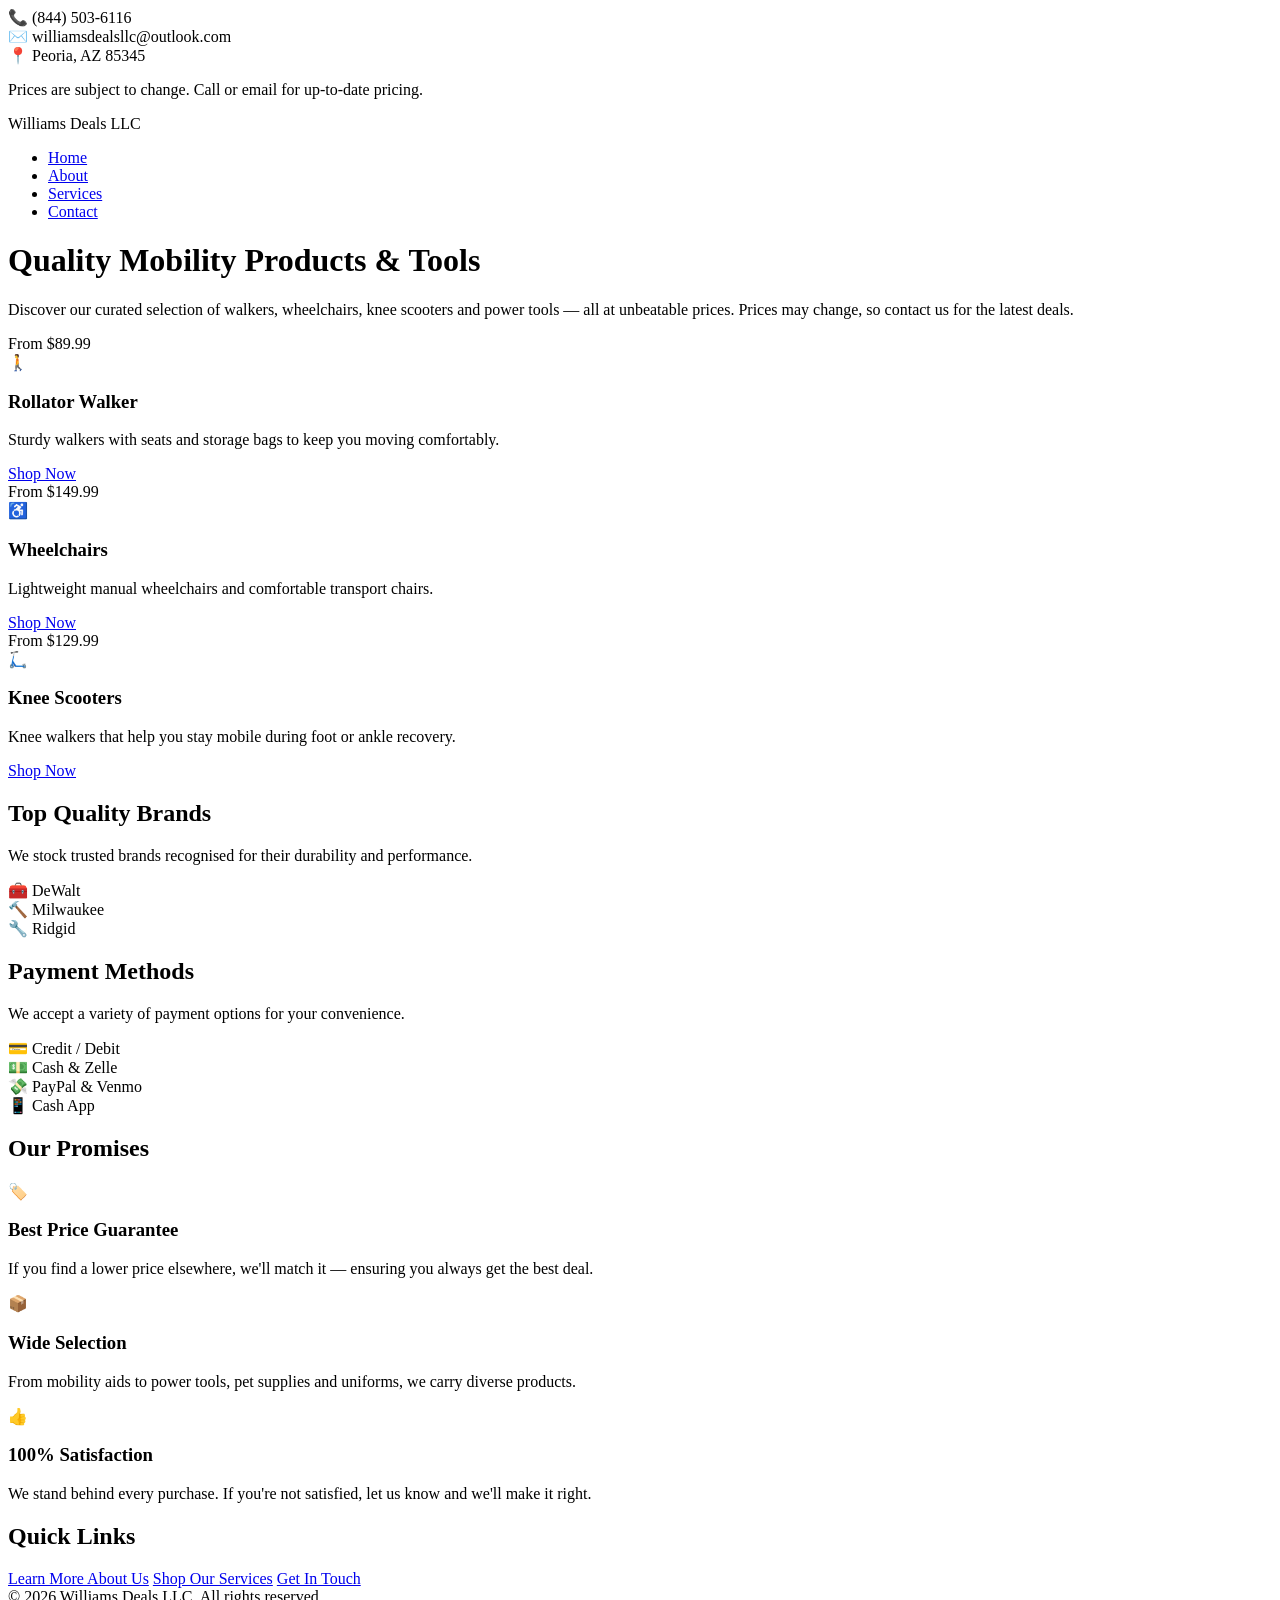
==== index.html @ a6676cb1 "Add files via upload" ====
<!DOCTYPE html>
<html lang="en">
  <head>
    <meta charset="UTF-8" />
    <meta name="viewport" content="width=device-width, initial-scale=1.0" />
    <title>Williams Deals LLC | Home</title>
    <meta name="description" content="Williams Deals LLC is your destination for discounted tools, mobility aids, pet supplies and uniforms. Enjoy unbeatable prices and free local pickup in Peoria, AZ." />
    <!-- Google Fonts -->
    <link href="https://fonts.googleapis.com/css2?family=Roboto:wght@300;400;700&display=swap" rel="stylesheet" />
    <!-- Font Awesome Icons -->
    <link rel="stylesheet" href="https://cdnjs.cloudflare.com/ajax/libs/font-awesome/6.5.0/css/all.min.css" integrity="sha512-WS35C3FjBj/0Wqft+o2PBjyxj4u+0AH7I8UAKpLkVhfrKuELF/HnHuwgtoRfArKAF6M+32Kvzl0xEAfdfyjKsw==" crossorigin="anonymous" referrerpolicy="no-referrer" />
    <!-- Custom Styles -->
    <link rel="stylesheet" href="css/styles.css" />
  </head>
  <body>
    <!-- Top contact bar -->
    <div class="top-bar">
      <div class="container">
        <div class="contact-item">📞 (844) 503-6116</div>
        <div class="contact-item">✉️ williamsdealsllc@outlook.com</div>
        <div class="contact-item">📍 Peoria, AZ 85345</div>
      </div>
    </div>
    <!-- Pricing notice bar -->
    <div class="notice-bar">
      <div class="container"><p>Prices are subject to change. Call or email for up‑to‑date pricing.</p></div>
    </div>
    <!-- Navigation -->
    <nav class="navbar">
      <div class="container">
        <div class="logo">Williams Deals LLC</div>
        <ul class="nav-links">
          <li><a href="index.html" class="active">Home</a></li>
          <li><a href="about.html">About</a></li>
          <li><a href="services.html">Services</a></li>
          <li><a href="contact.html">Contact</a></li>
        </ul>
      </div>
    </nav>
    <!-- Hero Section -->
    <header class="hero">
      <h1>Quality Mobility Products &amp; Tools</h1>
      <p>Discover our curated selection of walkers, wheelchairs, knee scooters and power tools — all at unbeatable prices. Prices may change, so contact us for the latest deals.</p>
      <div class="product-cards">
        <!-- Walker card -->
        <div class="product-card">
          <div class="price">From $89.99</div>
          <!-- Use a widely supported walking icon for clarity -->
          <span class="icon-large">🚶</span>
          <h3>Rollator Walker</h3>
          <p>Sturdy walkers with seats and storage bags to keep you moving comfortably.</p>
          <a href="services.html#mobility" class="btn">Shop Now</a>
        </div>
        <!-- Wheelchair card -->
        <div class="product-card">
          <div class="price">From $149.99</div>
          <span class="icon-large">♿</span>
          <h3>Wheelchairs</h3>
          <p>Lightweight manual wheelchairs and comfortable transport chairs.</p>
          <a href="services.html#mobility" class="btn">Shop Now</a>
        </div>
        <!-- Knee scooter card -->
        <div class="product-card">
          <div class="price">From $129.99</div>
          <!-- Use a scooter emoji to represent knee scooters -->
          <span class="icon-large">🛴</span>
          <h3>Knee Scooters</h3>
          <p>Knee walkers that help you stay mobile during foot or ankle recovery.</p>
          <a href="services.html#mobility" class="btn">Shop Now</a>
        </div>
      </div>
    </header>
    <!-- Brands Section -->
    <section class="brands">
      <h2>Top Quality Brands</h2>
      <p>We stock trusted brands recognised for their durability and performance.</p>
      <div class="brand-icons">
        <div class="brand-icon">
          <span class="icon-large">🧰</span>
          <span>DeWalt</span>
        </div>
        <div class="brand-icon">
          <span class="icon-large">🔨</span>
          <span>Milwaukee</span>
        </div>
        <div class="brand-icon">
          <span class="icon-large">🔧</span>
          <span>Ridgid</span>
        </div>
      </div>
    </section>
    <!-- Payment Methods Section -->
    <section class="payments">
      <h2>Payment Methods</h2>
      <p>We accept a variety of payment options for your convenience.</p>
      <div class="payment-icons">
        <div class="payment-icon">
          <span class="icon-large">💳</span>
          <span>Credit / Debit</span>
        </div>
        <div class="payment-icon">
          <span class="icon-large">💵</span>
          <span>Cash &amp; Zelle</span>
        </div>
        <div class="payment-icon">
          <span class="icon-large">💸</span>
          <span>PayPal &amp; Venmo</span>
        </div>
        <div class="payment-icon">
          <span class="icon-large">📱</span>
          <span>Cash App</span>
        </div>
      </div>
    </section>
    <!-- Guarantee Section -->
    <section class="guarantee">
      <h2>Our Promises</h2>
      <div class="guarantee-items">
        <div class="guarantee-item">
          <span class="icon-large">🏷️</span>
          <h3>Best Price Guarantee</h3>
          <p>If you find a lower price elsewhere, we'll match it — ensuring you always get the best deal.</p>
        </div>
        <div class="guarantee-item">
          <span class="icon-large">📦</span>
          <h3>Wide Selection</h3>
          <p>From mobility aids to power tools, pet supplies and uniforms, we carry diverse products.</p>
        </div>
        <div class="guarantee-item">
          <span class="icon-large">👍</span>
          <h3>100% Satisfaction</h3>
          <p>We stand behind every purchase. If you're not satisfied, let us know and we'll make it right.</p>
        </div>
      </div>
    </section>
    <!-- Quick Links Section -->
    <section class="quick-links">
      <h2>Quick Links</h2>
      <div class="link-grid">
        <a href="about.html">Learn More About Us</a>
        <a href="services.html">Shop Our Services</a>
        <a href="contact.html">Get In Touch</a>
      </div>
    </section>
    <!-- Footer -->
    <footer>
      <div class="container">
        <div>&copy; 2026 Williams Deals LLC. All rights reserved.</div>
        <div>Peoria, AZ 85345 · (844) 503‑6116 · <a href="mailto:williamsdealsllc@outlook.com">williamsdealsllc@outlook.com</a></div>
      </div>
    </footer>
  </body>
</html>
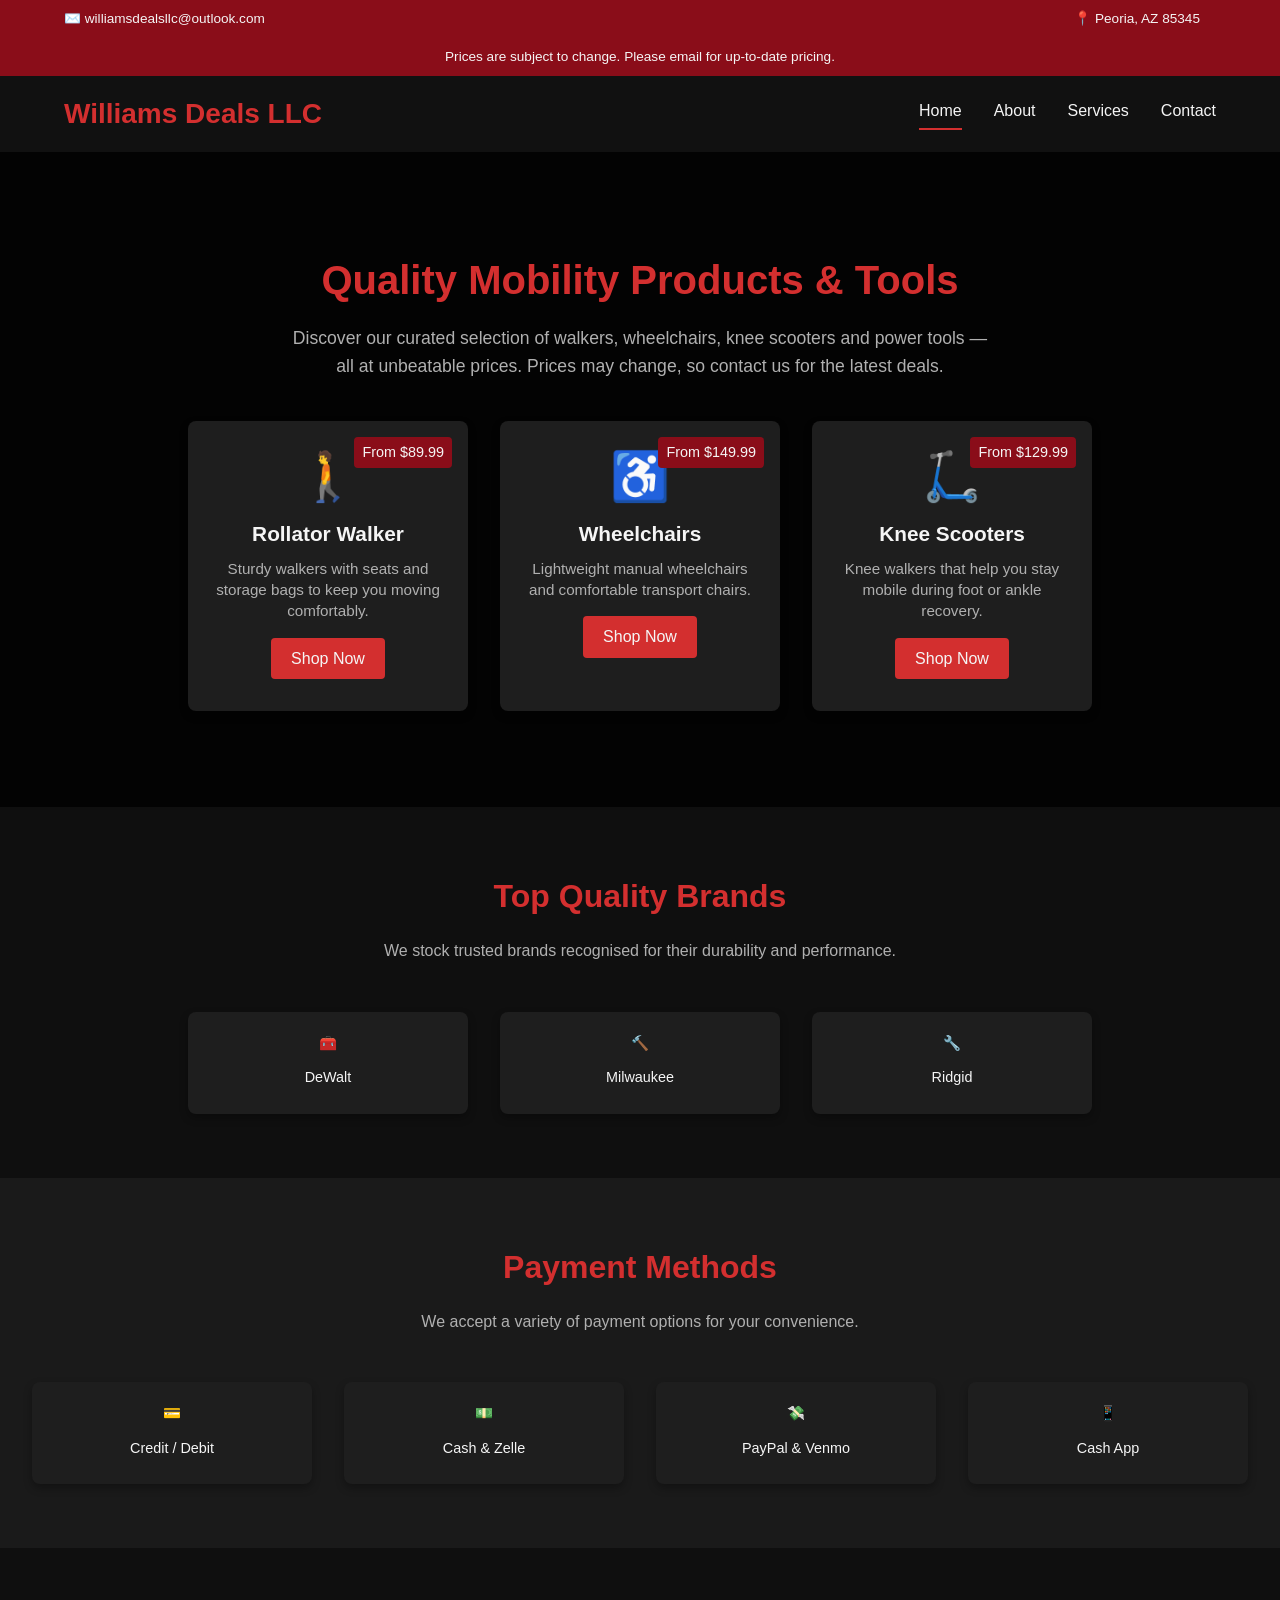
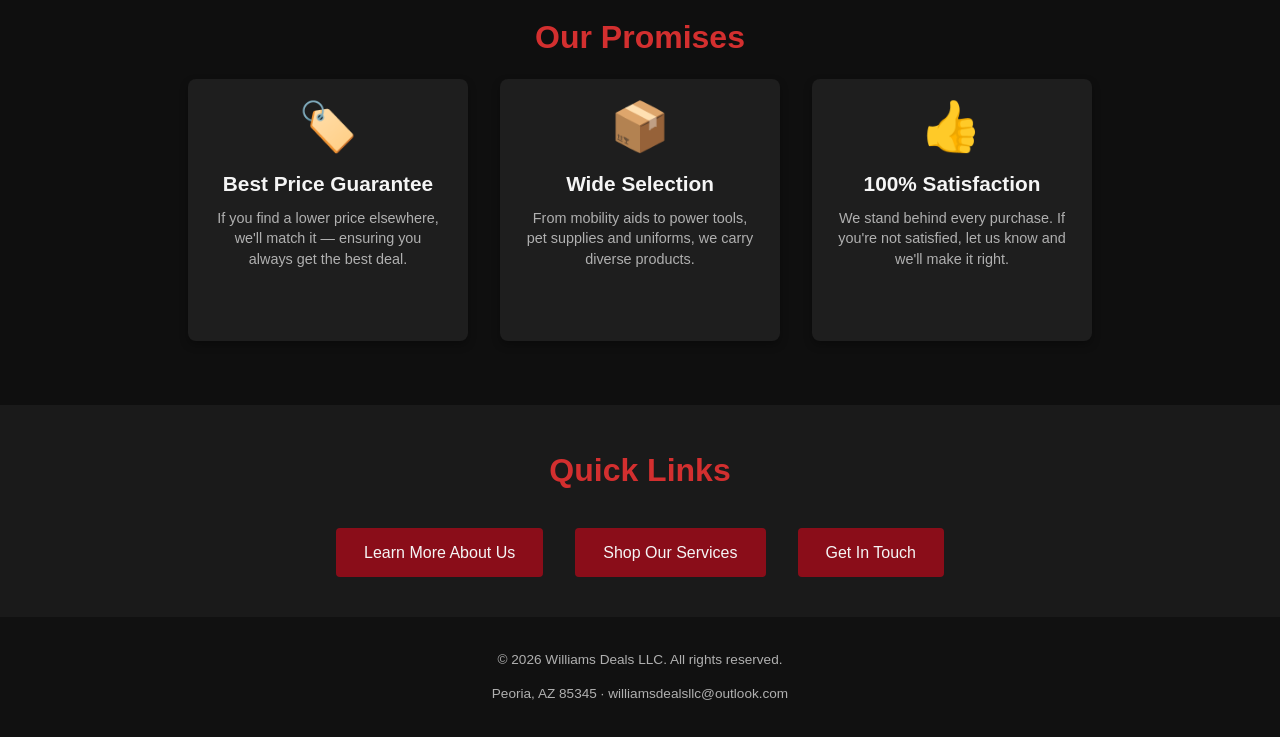
==== commit 06249e06: "Remove Pet Supplies and Uniforms categories and phone number across site" ====
--- a/index.html
+++ b/index.html
@@ -4,7 +4,7 @@
     <meta charset="UTF-8" />
     <meta name="viewport" content="width=device-width, initial-scale=1.0" />
     <title>Williams Deals LLC | Home</title>
-    <meta name="description" content="Williams Deals LLC is your destination for discounted tools, mobility aids, pet supplies and uniforms. Enjoy unbeatable prices and free local pickup in Peoria, AZ." />
+    <meta name="description" content="Williams Deals LLC is your destination for discounted tools and mobility aids. Enjoy unbeatable prices and free local pickup in Peoria, AZ." />
     <!-- Google Fonts -->
     <link href="https://fonts.googleapis.com/css2?family=Roboto:wght@300;400;700&display=swap" rel="stylesheet" />
     <!-- Font Awesome Icons -->
@@ -16,14 +16,13 @@
     <!-- Top contact bar -->
     <div class="top-bar">
       <div class="container">
-        <div class="contact-item">📞 (844) 503-6116</div>
         <div class="contact-item">✉️ williamsdealsllc@outlook.com</div>
         <div class="contact-item">📍 Peoria, AZ 85345</div>
       </div>
     </div>
     <!-- Pricing notice bar -->
     <div class="notice-bar">
-      <div class="container"><p>Prices are subject to change. Call or email for up‑to‑date pricing.</p></div>
+      <div class="container"><p>Prices are subject to change. Please email for up‑to‑date pricing.</p></div>
     </div>
     <!-- Navigation -->
     <nav class="navbar">
@@ -146,7 +145,7 @@
     <footer>
       <div class="container">
         <div>&copy; 2026 Williams Deals LLC. All rights reserved.</div>
-        <div>Peoria, AZ 85345 · (844) 503‑6116 · <a href="mailto:williamsdealsllc@outlook.com">williamsdealsllc@outlook.com</a></div>
+        <div>Peoria, AZ 85345 · <a href="mailto:williamsdealsllc@outlook.com">williamsdealsllc@outlook.com</a></div>
       </div>
     </footer>
   </body>
--- a/css/styles.css
+++ b/css/styles.css
@@ -0,0 +1,133 @@
+/* Williams Deals LLC Redesigned Dark Theme CSS */
+
+/* Colour variables */
+:root { --bg-color: #0a0a0a; --primary: #8a0d19; --accent: #d32f2f; --text-light: #f5f5f5; --text-muted: #b0b0b0; }
+
+/* Reset and base styles */
+* { box-sizing: border-box; margin: 0; padding: 0; }
+html, body { height: 100%; }
+body { font-family: 'Roboto', sans-serif; line-height: 1.6; background: var(--bg-color); color: var(--text-light); }
+a { color: var(--accent); text-decoration: none; transition: color 0.3s; }
+a:hover { color: var(--primary); }
+
+/* Containers */
+.container { width: 90%; max-width: 1200px; margin: 0 auto; }
+
+/* Top bars */
+.top-bar, .notice-bar { background: var(--primary); color: var(--text-light); font-size: 0.85rem; padding: 0.5rem 0; }
+.top-bar .container, .notice-bar .container { display: flex; flex-wrap: wrap; justify-content: space-between; align-items: center; }
+.top-bar .contact-item { display: flex; align-items: center; gap: 0.25rem; margin-right: 1rem; }
+.top-bar .contact-item i { color: var(--text-light); }
+.notice-bar p { width: 100%; text-align: center; }
+
+/* Navigation */
+.navbar { background: #111; color: var(--text-light); padding: 1rem 0; position: sticky; top: 0; z-index: 999; }
+.navbar .container { display: flex; justify-content: space-between; align-items: center; }
+.logo { font-size: 1.75rem; font-weight: 700; color: var(--accent); }
+.nav-links { list-style: none; display: flex; gap: 2rem; }
+.nav-links a { color: var(--text-light); position: relative; font-weight: 500; }
+.nav-links a::after { content: ''; display: block; height: 2px; background: var(--accent); width: 0; transition: width 0.3s; margin-top: 4px; }
+.nav-links a:hover::after, .nav-links a.active::after { width: 100%; }
+
+/* Hero */
+.hero {
+  /* Add a background image using the provided site screenshot with a dark overlay */
+  /* Slightly darken the overlay so the white text remains readable */
+  background: linear-gradient(rgba(0, 0, 0, 0.7), rgba(0, 0, 0, 0.7)), url('../images/screenshot.jpg');
+  background-size: cover;
+  background-position: center;
+  background-repeat: no-repeat;
+  padding: 6rem 0;
+  text-align: center;
+}
+.hero h1 { font-size: 2.5rem; margin-bottom: 0.75rem; color: var(--accent); }
+.hero p { max-width: 700px; margin: 0 auto 2rem; color: var(--text-muted); font-size: 1.1rem; }
+.product-cards { display: flex; flex-wrap: wrap; justify-content: center; gap: 2rem; margin-top: 2.5rem; }
+.product-card { background: #1e1e1e; border-radius: 8px; padding: 2rem 1.5rem; width: 280px; position: relative; box-shadow: 0 4px 8px rgba(0,0,0,0.3); display: flex; flex-direction: column; align-items: center; text-align: center; }
+.product-card i { font-size: 3rem; color: var(--accent); margin-bottom: 1rem; }
+/* Utility class for large emojis used as illustrative icons */
+.icon-large {
+  font-size: 3rem;
+  margin-bottom: 1rem;
+  display: inline-block;
+  line-height: 1;
+}
+.product-card h3 { font-size: 1.3rem; margin-bottom: 0.5rem; color: var(--text-light); }
+.product-card .price { background: var(--primary); color: var(--text-light); padding: 0.25rem 0.5rem; border-radius: 4px; position: absolute; top: 1rem; right: 1rem; font-size: 0.9rem; font-weight: 500; }
+.product-card p { color: var(--text-muted); font-size: 0.95rem; margin-bottom: 1rem; line-height: 1.4; }
+.product-card .btn { display: inline-block; background: var(--accent); color: var(--text-light); padding: 0.5rem 1.25rem; border-radius: 4px; font-weight: 500; transition: background 0.3s; }
+.product-card .btn:hover { background: var(--primary); }
+
+/* Sections backgrounds */
+.brands, .guarantee, .services-section, .about-section, .payments { padding: 4rem 0; text-align: center; }
+.brands { background: #0f0f0f; }
+.payments { background: #1a1a1a; }
+.guarantee { background: #0f0f0f; }
+.services-section { background: #0f0f0f; }
+.about-section { background: #0f0f0f; }
+
+/* Section headings and text */
+.brands h2, .payments h2, .guarantee h2, .services-section h2, .about-section h2 { font-size: 2rem; margin-bottom: 1rem; color: var(--accent); }
+.brands p, .payments p, .guarantee p, .services-section p, .about-section p { color: var(--text-muted); max-width: 700px; margin: 0 auto 3rem; }
+
+/* Grids */
+.brand-icons, .payment-icons, .guarantee-items, .services-grid { display: flex; flex-wrap: wrap; justify-content: center; gap: 2rem; }
+.brand-icon, .payment-icon, .guarantee-item, .service-card { background: #1e1e1e; color: var(--text-light); border-radius: 8px; padding: 1.5rem; box-shadow: 0 4px 8px rgba(0,0,0,0.3); width: 280px; display: flex; flex-direction: column; align-items: center; text-align: center; }
+.brand-icon i, .payment-icon i, .guarantee-item i, .service-card i { font-size: 2.5rem; color: var(--accent); margin-bottom: 1rem; }
+.brand-icon span, .payment-icon span { font-size: 0.9rem; }
+.guarantee-item h3, .service-card h3 { font-size: 1.3rem; margin-bottom: 0.5rem; color: var(--text-light); }
+.guarantee-item p, .service-card p { font-size: 0.9rem; color: var(--text-muted); line-height: 1.4; }
+
+/* Quick links */
+.quick-links { background: #1a1a1a; padding: 2.5rem 0; text-align: center; }
+.quick-links h2 { font-size: 2rem; margin-bottom: 1rem; color: var(--accent); }
+.link-grid { display: flex; flex-wrap: wrap; justify-content: center; gap: 2rem; margin-top: 2rem; }
+.link-grid a { background: var(--primary); color: var(--text-light); padding: 0.75rem 1.75rem; border-radius: 4px; font-weight: 500; transition: background 0.3s; }
+.link-grid a:hover { background: var(--accent); }
+
+/* Page header */
+.page-header { background: #131313; padding: 4rem 0; text-align: center; color: var(--text-light); }
+.page-header h1 { font-size: 2.5rem; margin-bottom: 1rem; color: var(--accent); }
+.page-header p { max-width: 700px; margin: 0 auto; color: var(--text-muted); }
+
+/* Values list */
+.values-list { list-style: none; max-width: 700px; margin: 0 auto; text-align: left; color: var(--text-light); }
+.values-list li { margin-bottom: 1rem; padding-left: 1.5rem; position: relative; }
+.values-list li::before {
+  /* Use a native check emoji instead of Font Awesome to avoid external dependencies */
+  content: '✔️';
+  color: var(--accent);
+  position: absolute;
+  left: 0;
+  top: 0;
+}
+
+/* Contact section */
+.contact-section { background: #0f0f0f; padding: 4rem 0; display: flex; flex-wrap: wrap; justify-content: center; gap: 3rem; }
+.contact-info { flex: 1 1 300px; max-width: 450px; }
+.contact-info h2 { font-size: 2rem; margin-bottom: 1rem; color: var(--accent); }
+.info-item { display: flex; align-items: center; margin-bottom: 1rem; color: var(--text-muted); font-size: 0.95rem; }
+.info-item i { margin-right: 0.5rem; color: var(--accent); font-size: 1.25rem; }
+.contact-form-container { flex: 1 1 300px; max-width: 450px; }
+.contact-form-container h2 { font-size: 2rem; margin-bottom: 1rem; color: var(--accent); text-align: center; }
+.contact-form { background: #131313; padding: 2rem; border-radius: 8px; box-shadow: 0 4px 8px rgba(0,0,0,0.3); display: flex; flex-direction: column; gap: 1rem; }
+.contact-form .form-group { display: flex; flex-direction: column; }
+.contact-form label { margin-bottom: 0.5rem; color: var(--text-muted); font-size: 0.95rem; }
+.contact-form input, .contact-form textarea { padding: 0.75rem; border: 1px solid #333; border-radius: 4px; background: #0f0f0f; color: var(--text-light); font-size: 1rem; }
+.contact-form input:focus, .contact-form textarea:focus { outline: none; border-color: var(--accent); box-shadow: 0 0 0 2px rgba(211,47,47,0.5); }
+.contact-form button { align-self: flex-start; background: var(--accent); color: var(--text-light); border: none; padding: 0.75rem 1.5rem; border-radius: 4px; font-weight: 500; cursor: pointer; transition: background 0.3s; }
+.contact-form button:hover { background: var(--primary); }
+
+/* Footer */
+footer { background: #111; color: var(--text-muted); text-align: center; padding: 2rem 0; font-size: 0.85rem; }
+footer .container { display: flex; flex-direction: column; gap: 0.75rem; align-items: center; }
+footer a { color: var(--text-muted); }
+footer a:hover { color: var(--accent); }
+
+/* Responsive */
+@media(max-width:768px) {
+  .nav-links { gap: 1rem; }
+  .product-card, .guarantee-item, .service-card { width: 100%; }
+  .contact-section { flex-direction: column; align-items: center; }
+  .contact-info, .contact-form-container { max-width: 100%; }
+}
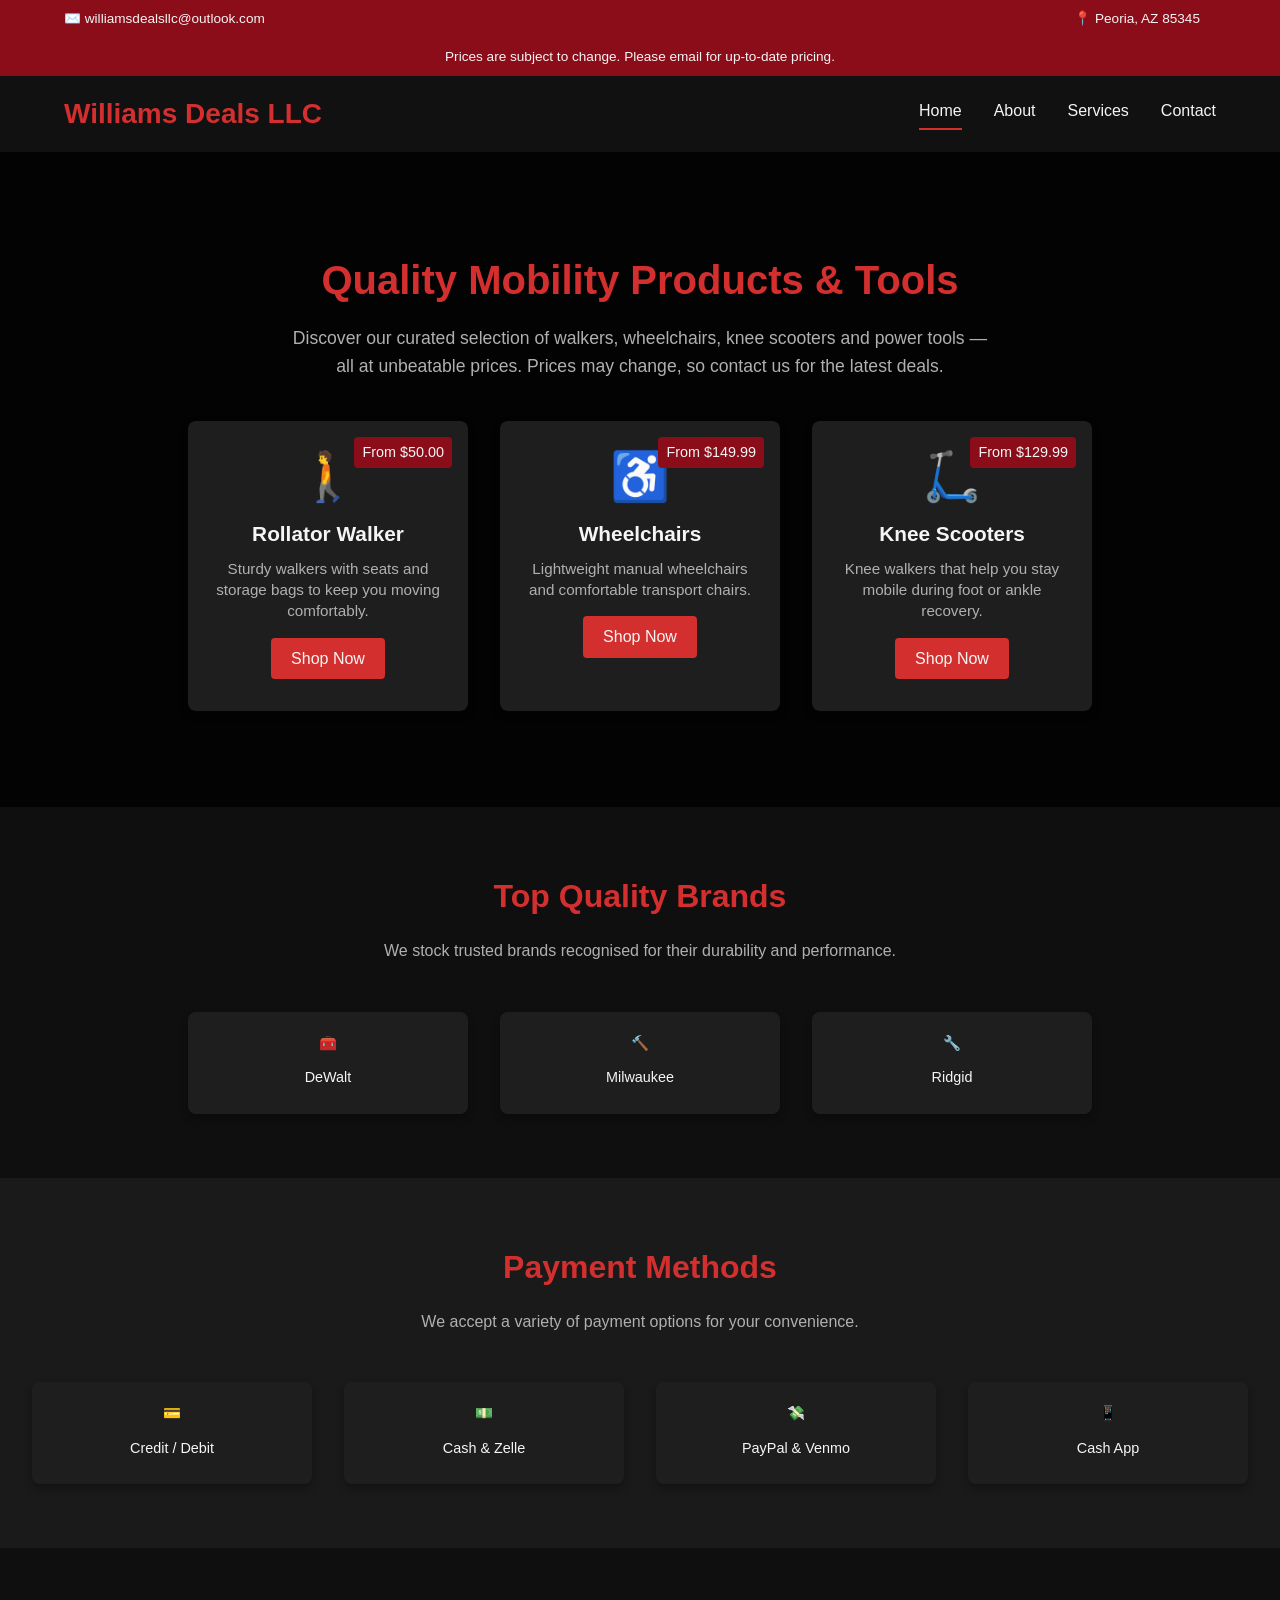
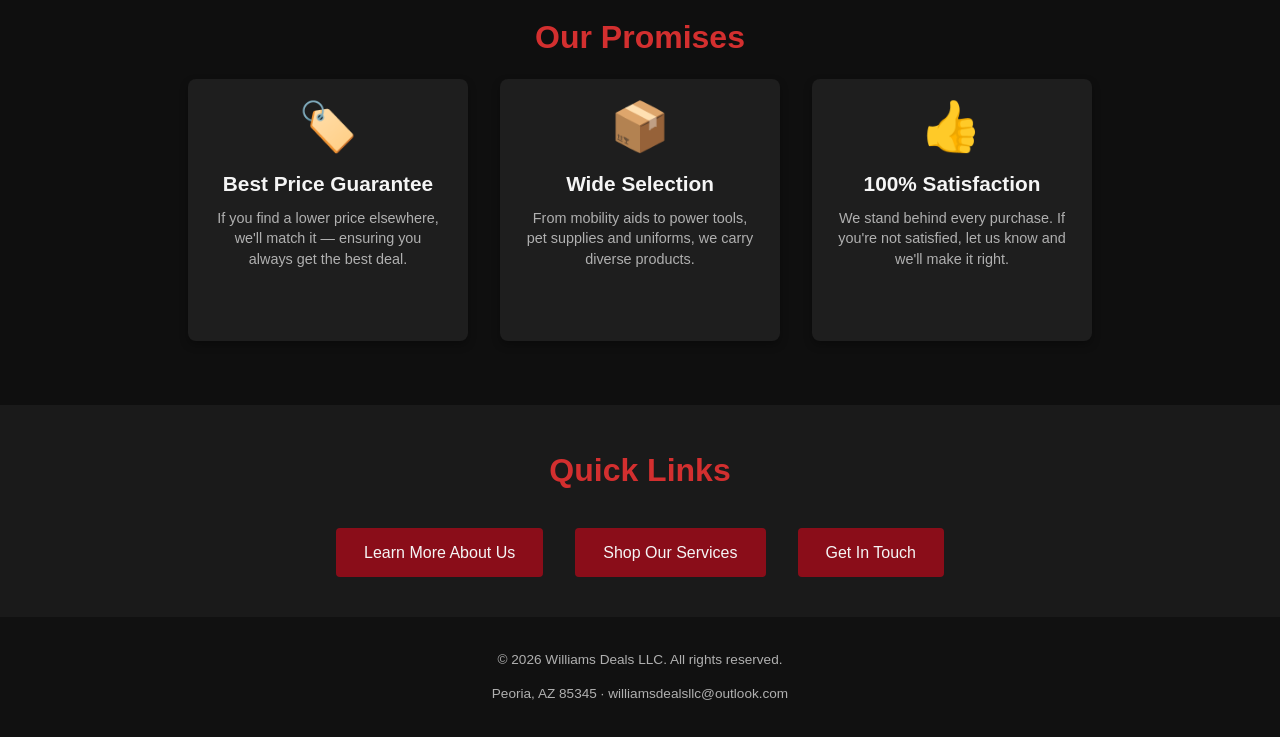
==== commit e6bd6f59: "Update Rollator Walker pricing to $50.00" ====
--- a/index.html
+++ b/index.html
@@ -43,7 +43,7 @@
       <div class="product-cards">
         <!-- Walker card -->
         <div class="product-card">
-          <div class="price">From $89.99</div>
+          <div class="price">From $50.00</div>
           <!-- Use a widely supported walking icon for clarity -->
           <span class="icon-large">🚶</span>
           <h3>Rollator Walker</h3>
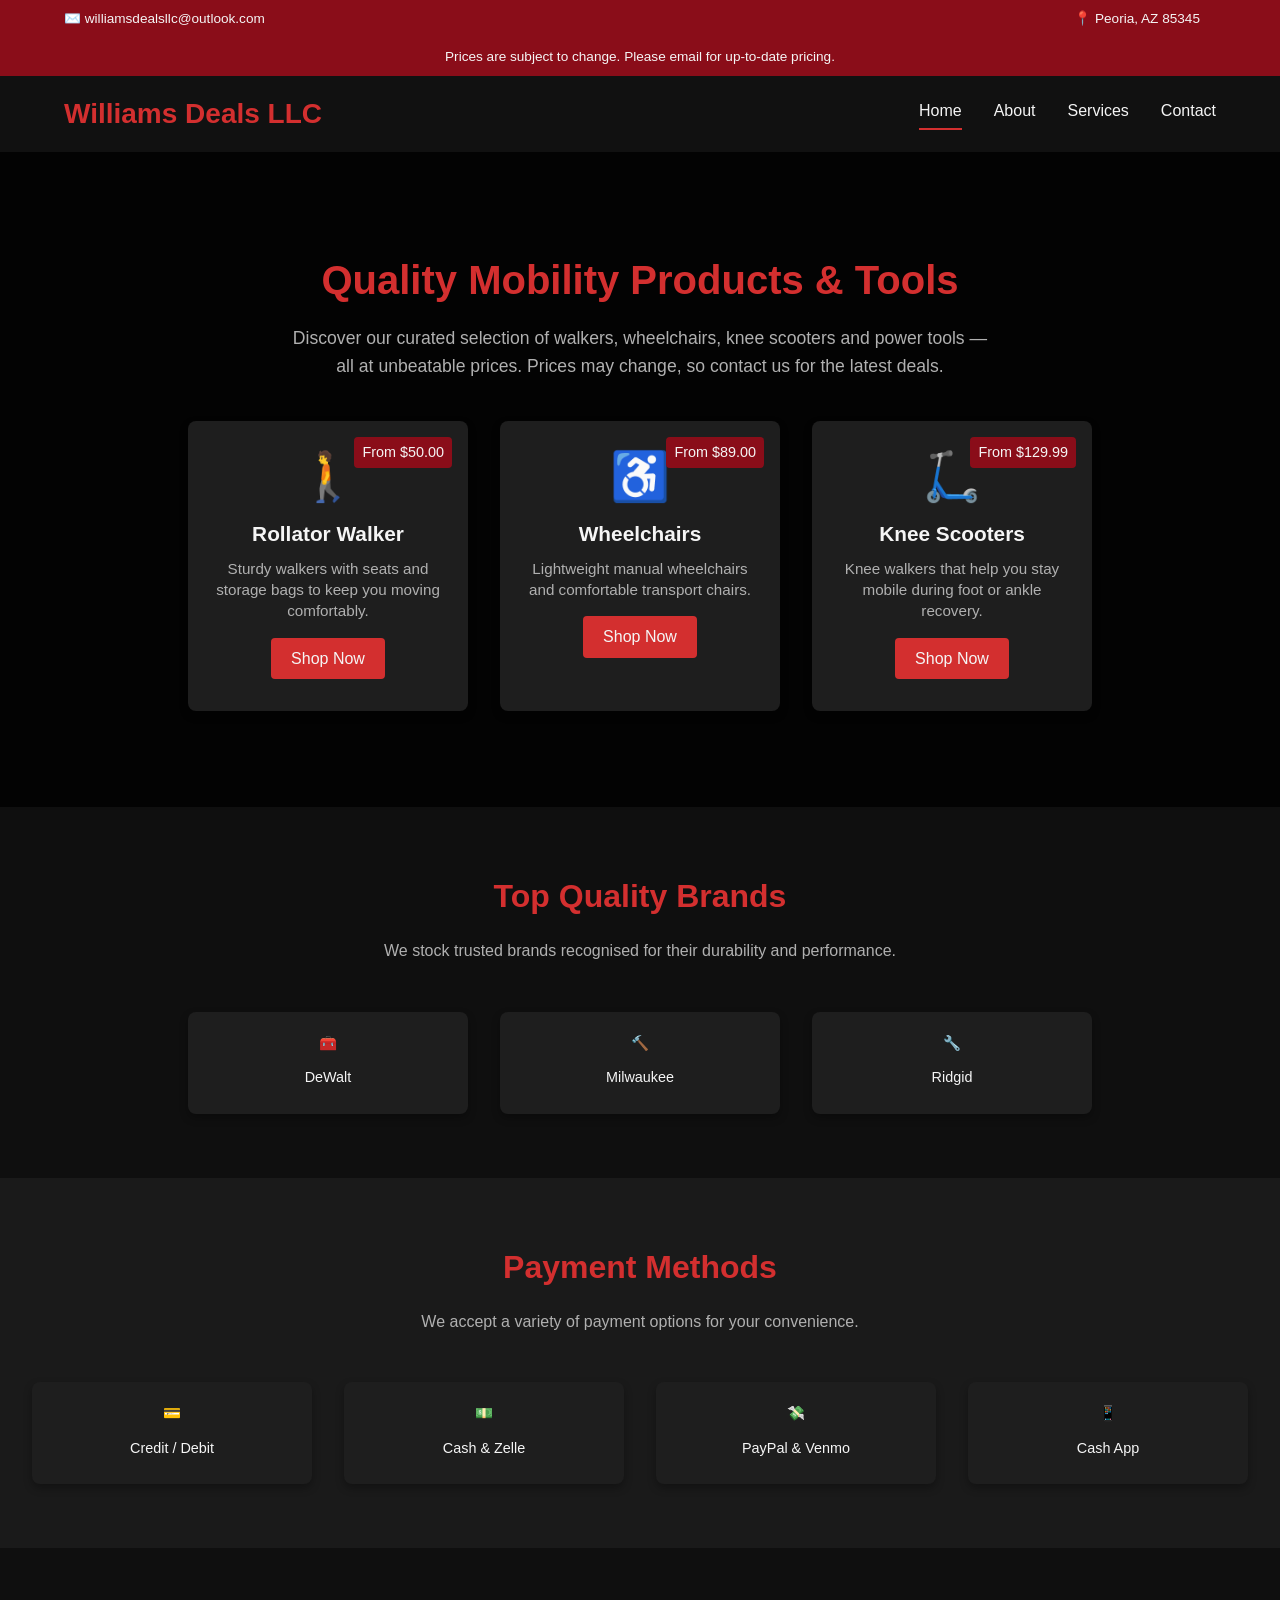
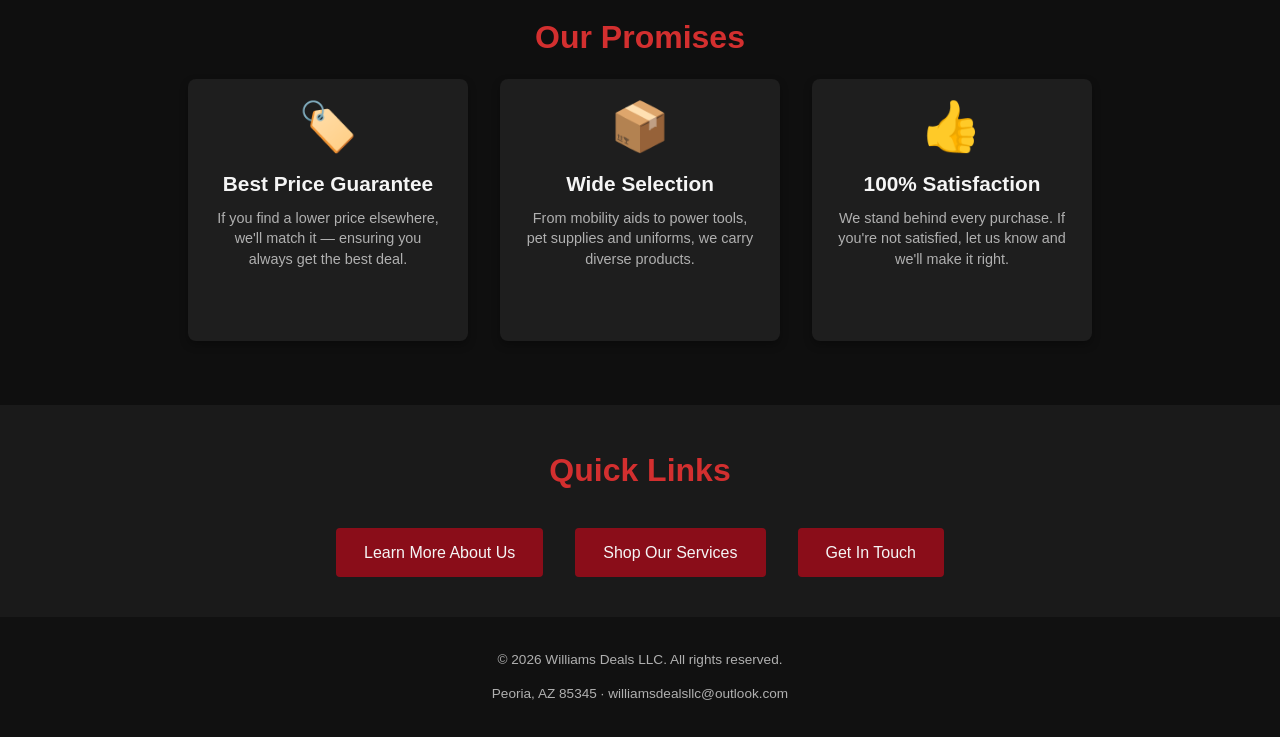
==== commit b03eadb4: "Update Wheelchair pricing to $89.00" ====
--- a/index.html
+++ b/index.html
@@ -52,7 +52,7 @@
         </div>
         <!-- Wheelchair card -->
         <div class="product-card">
-          <div class="price">From $149.99</div>
+          <div class="price">From $89.00</div>
           <span class="icon-large">♿</span>
           <h3>Wheelchairs</h3>
           <p>Lightweight manual wheelchairs and comfortable transport chairs.</p>
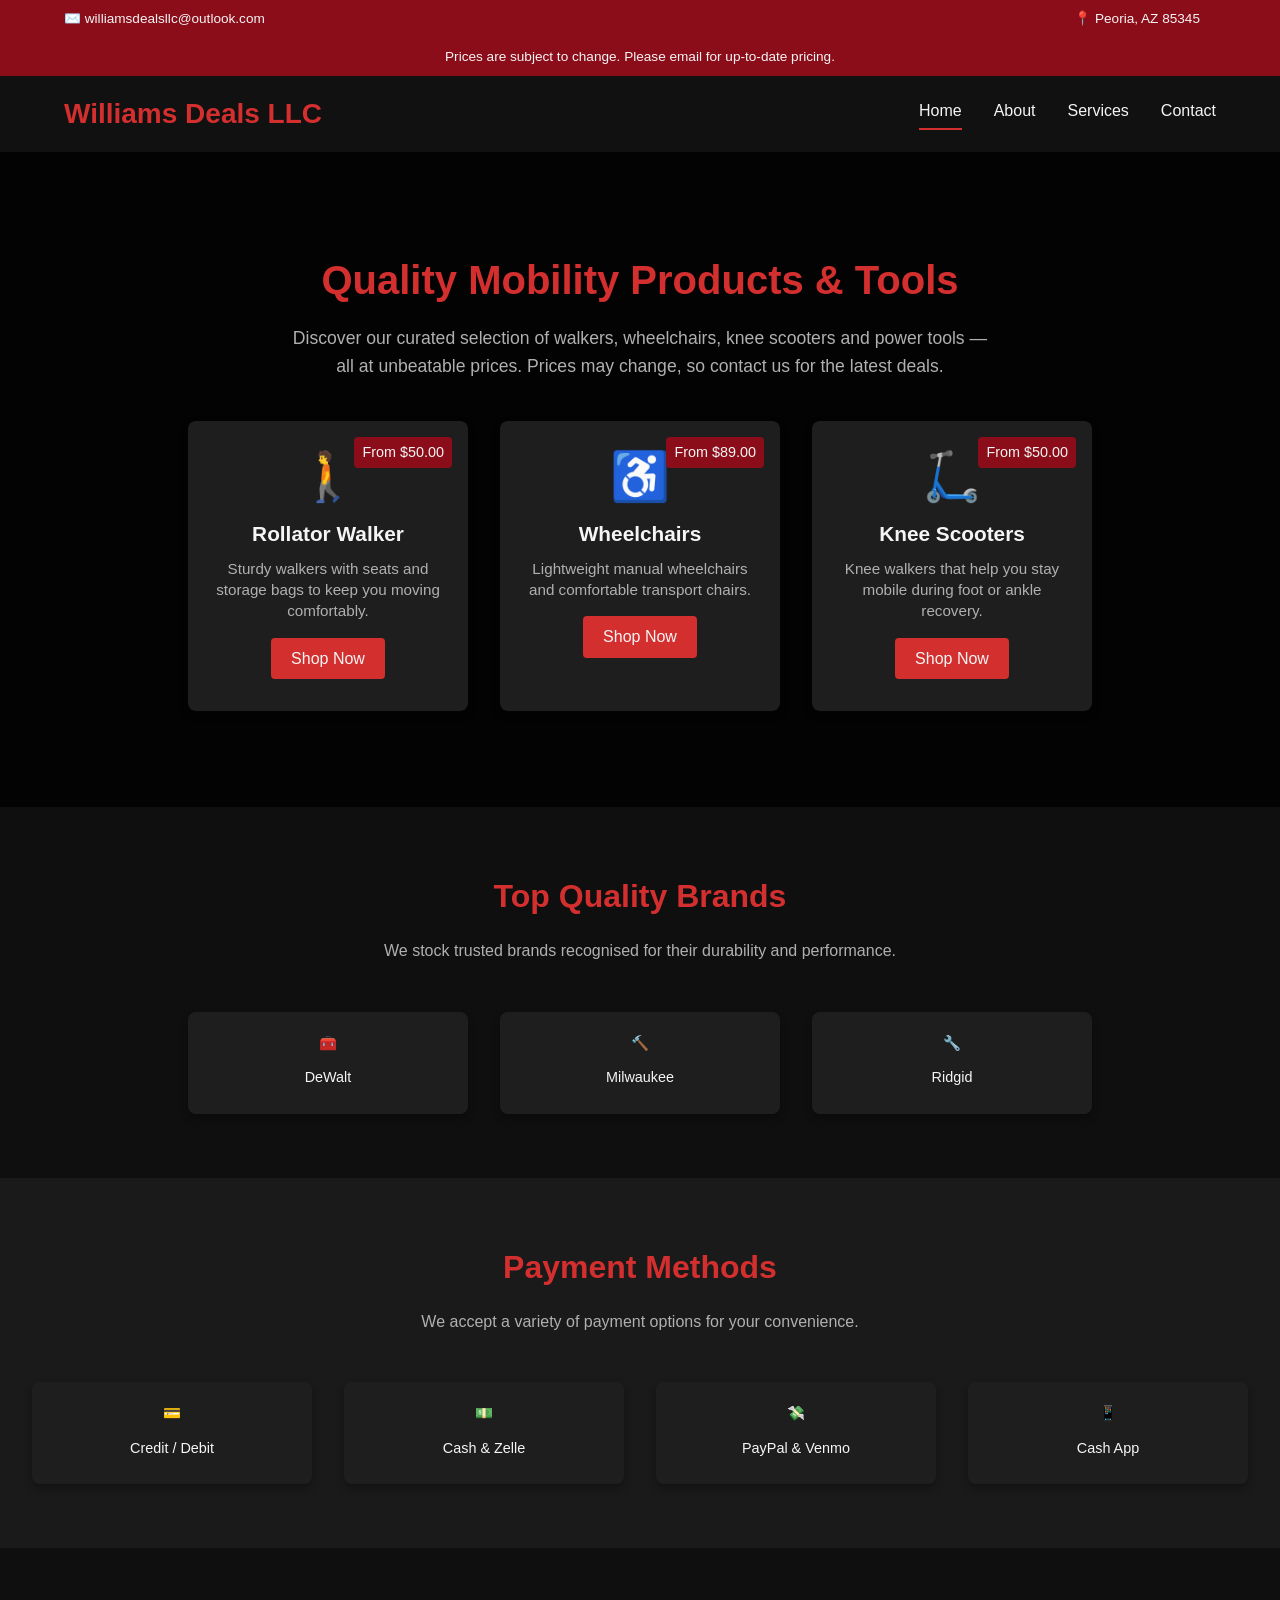
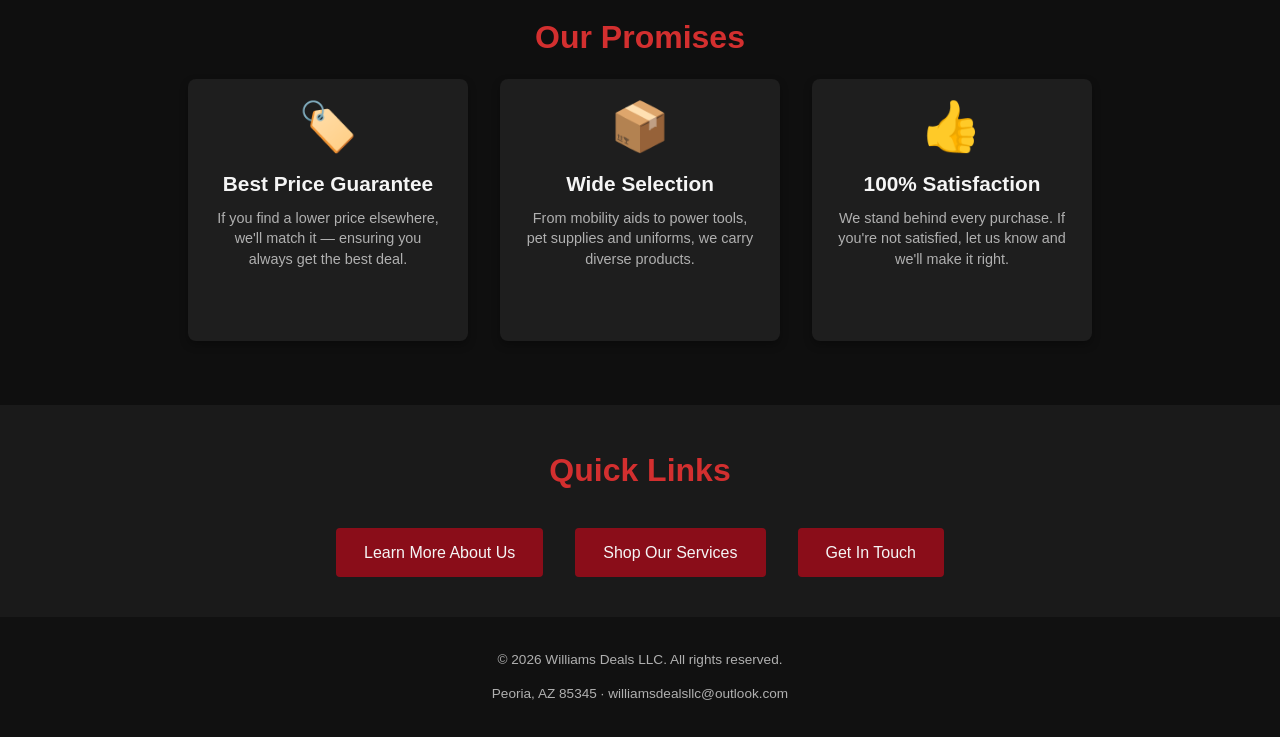
==== commit 094b891e: "Update knee scooter pricing to $50.00" ====
--- a/index.html
+++ b/index.html
@@ -60,7 +60,7 @@
         </div>
         <!-- Knee scooter card -->
         <div class="product-card">
-          <div class="price">From $129.99</div>
+          <div class="price">From $50.00</div>
           <!-- Use a scooter emoji to represent knee scooters -->
           <span class="icon-large">🛴</span>
           <h3>Knee Scooters</h3>
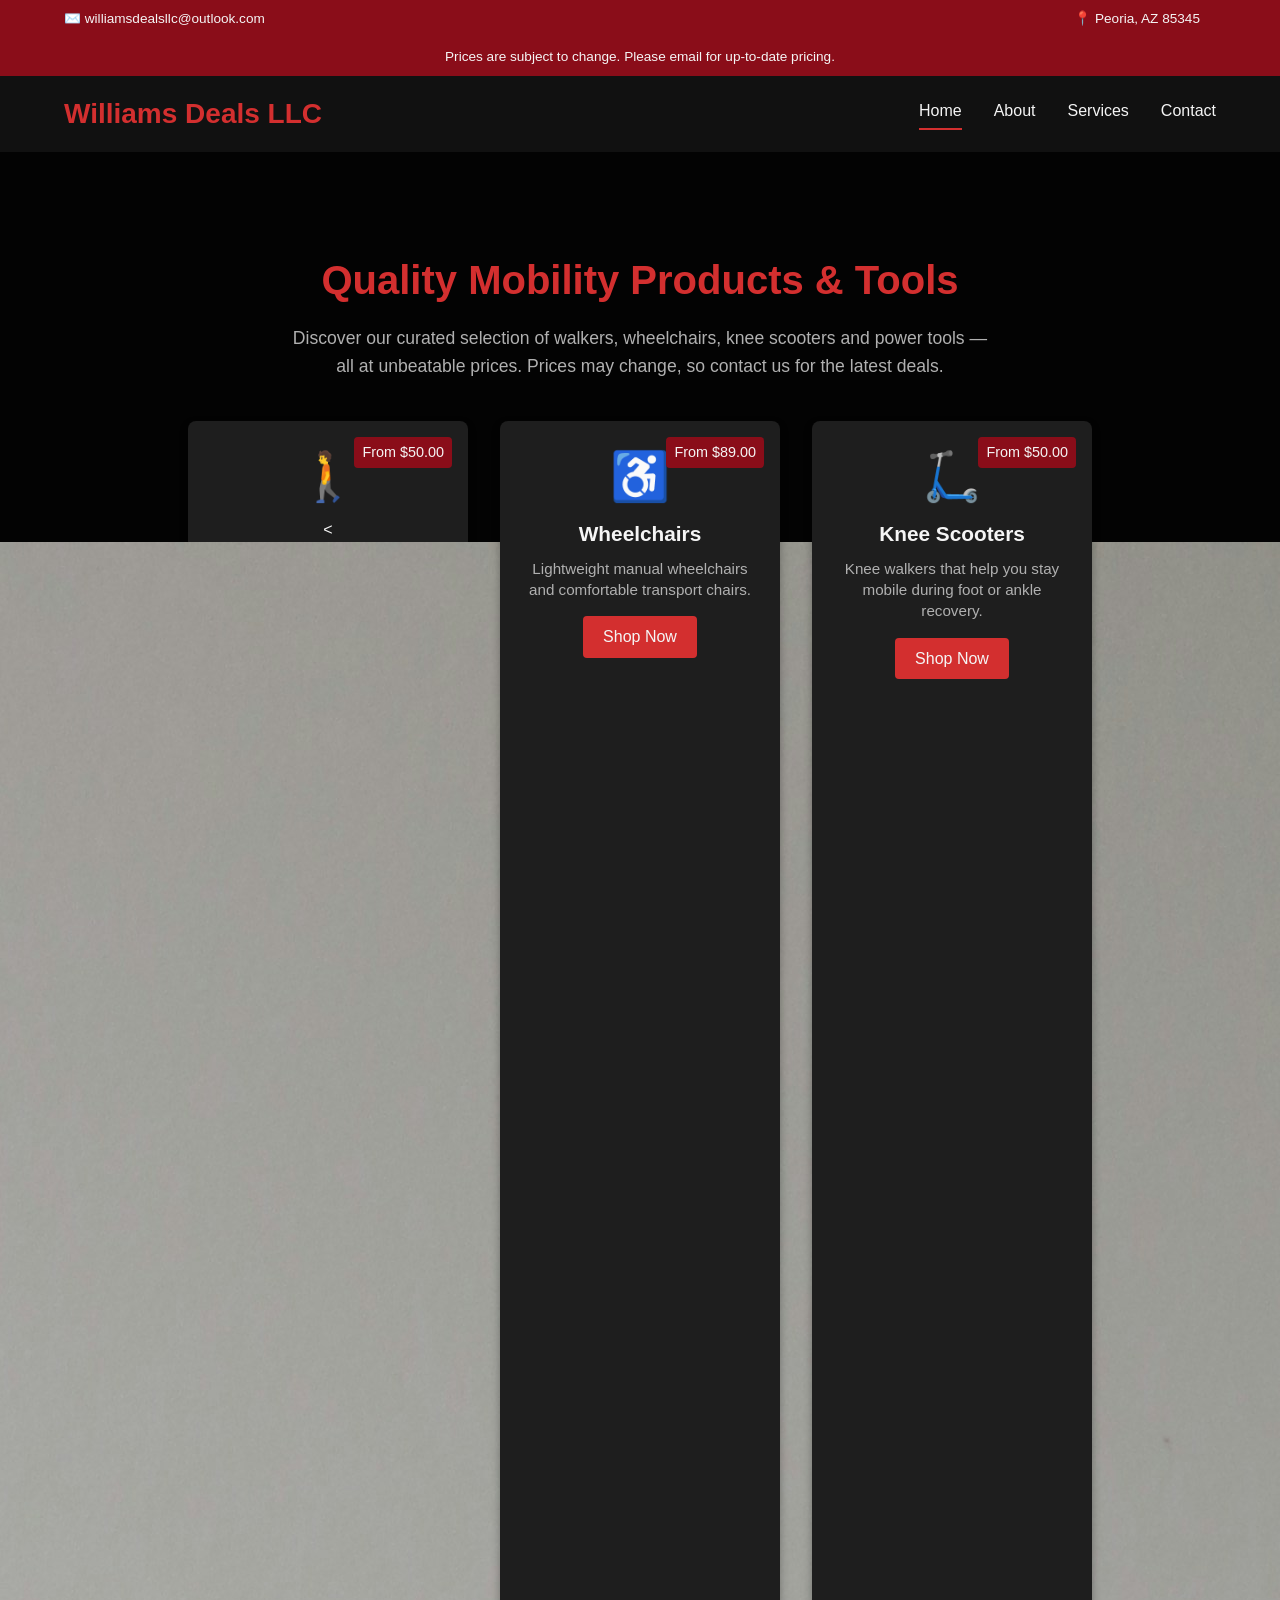
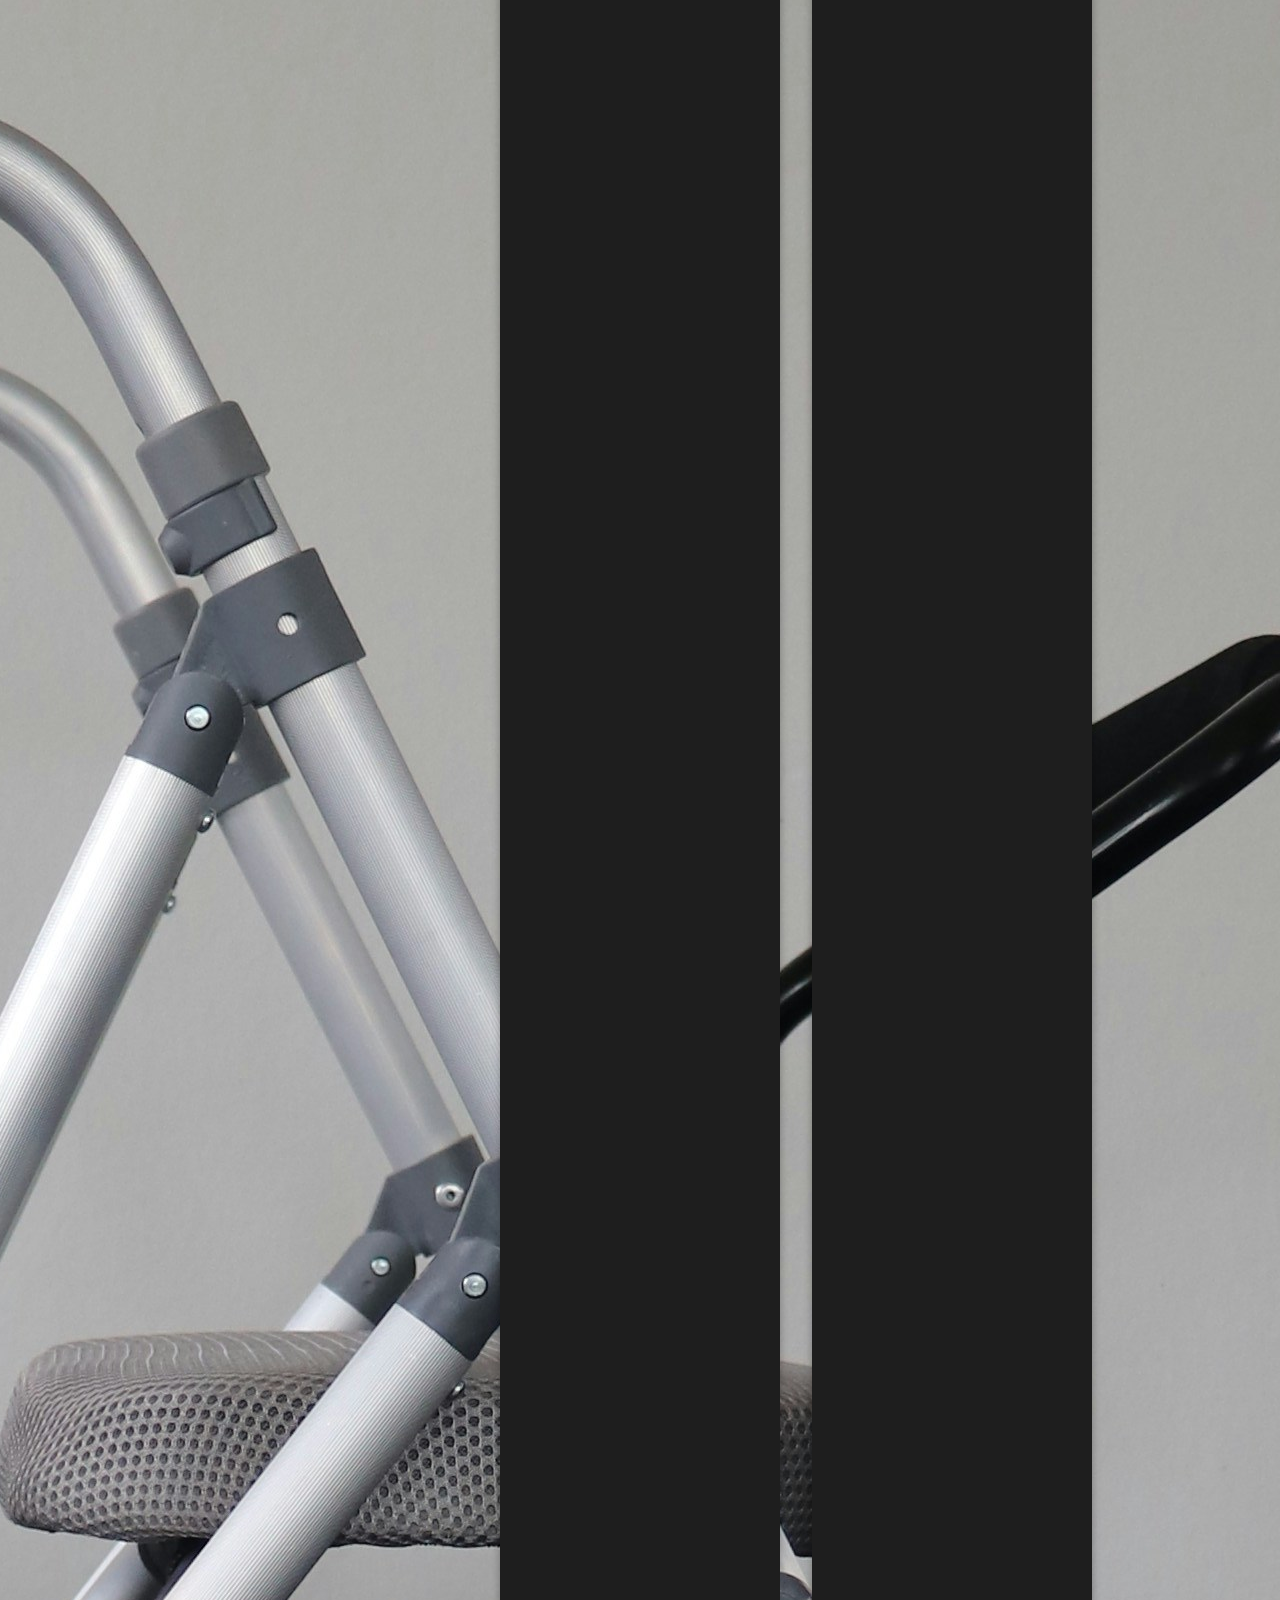
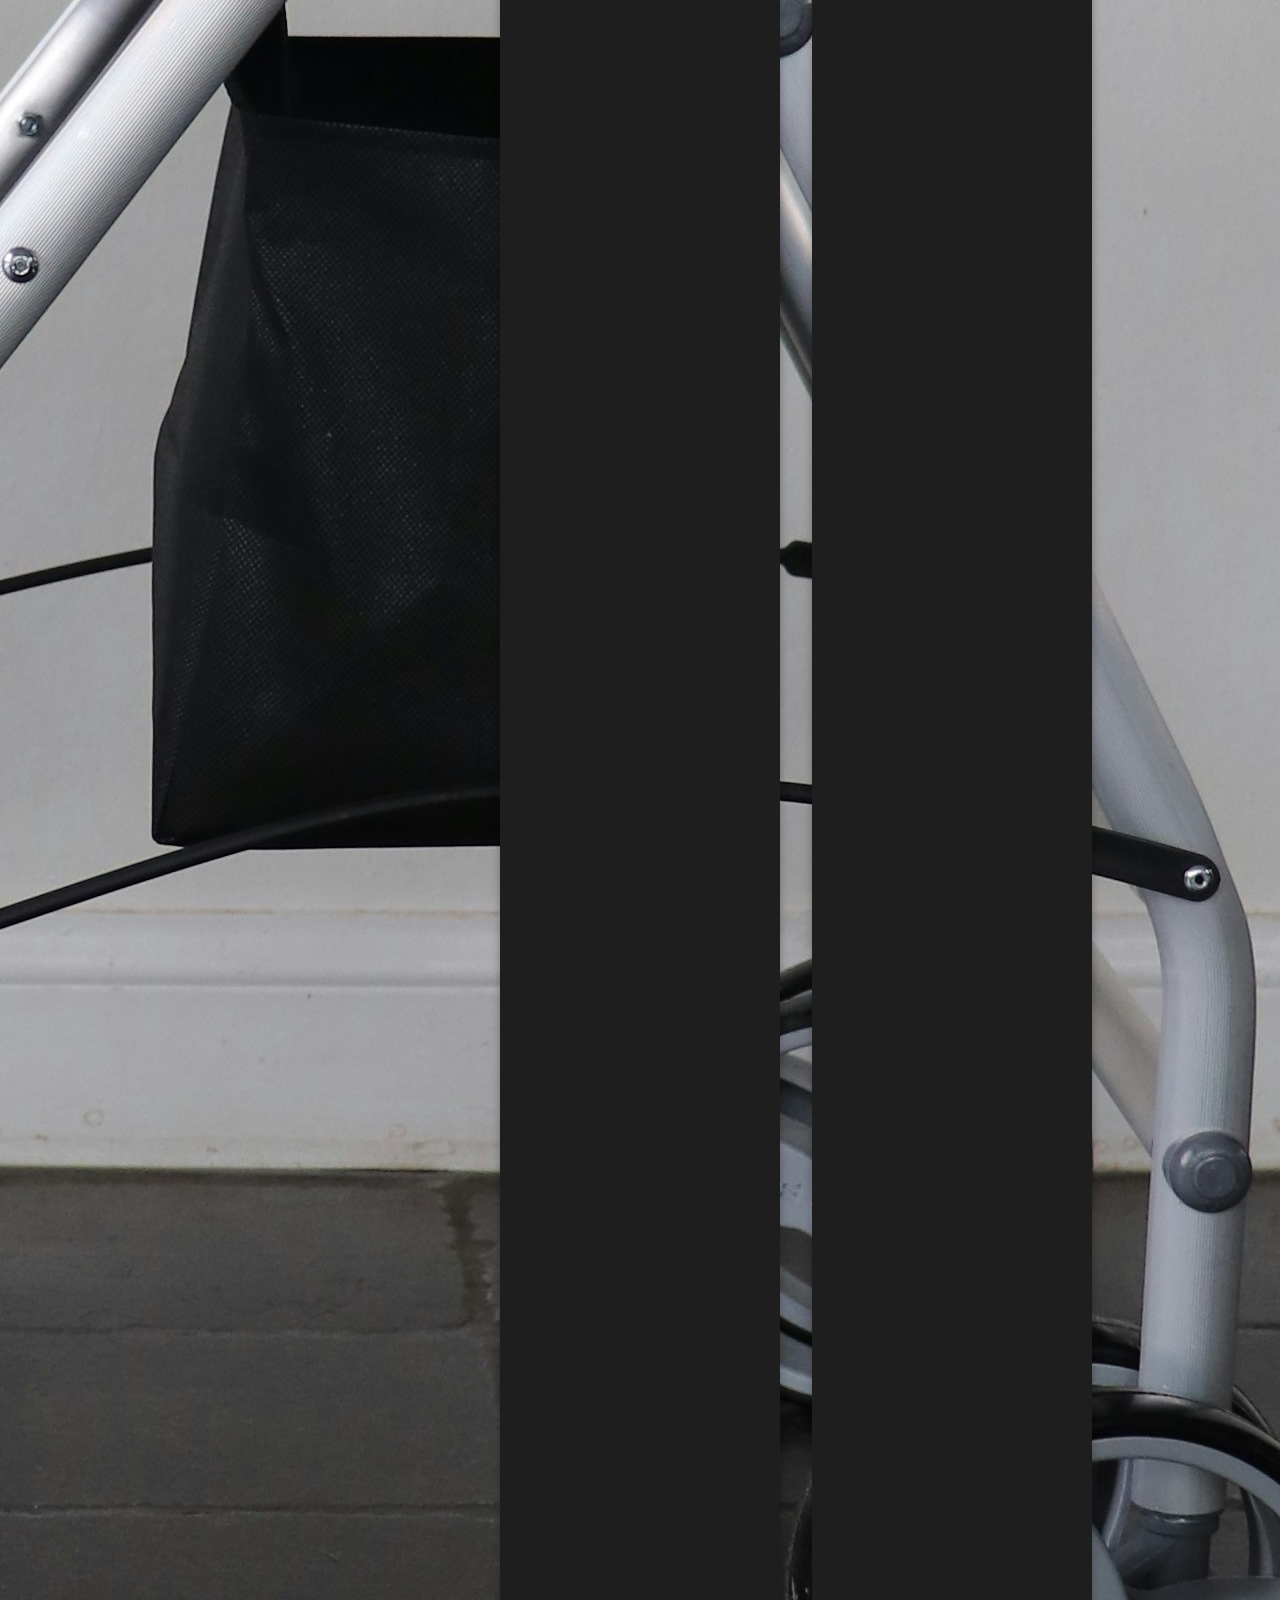
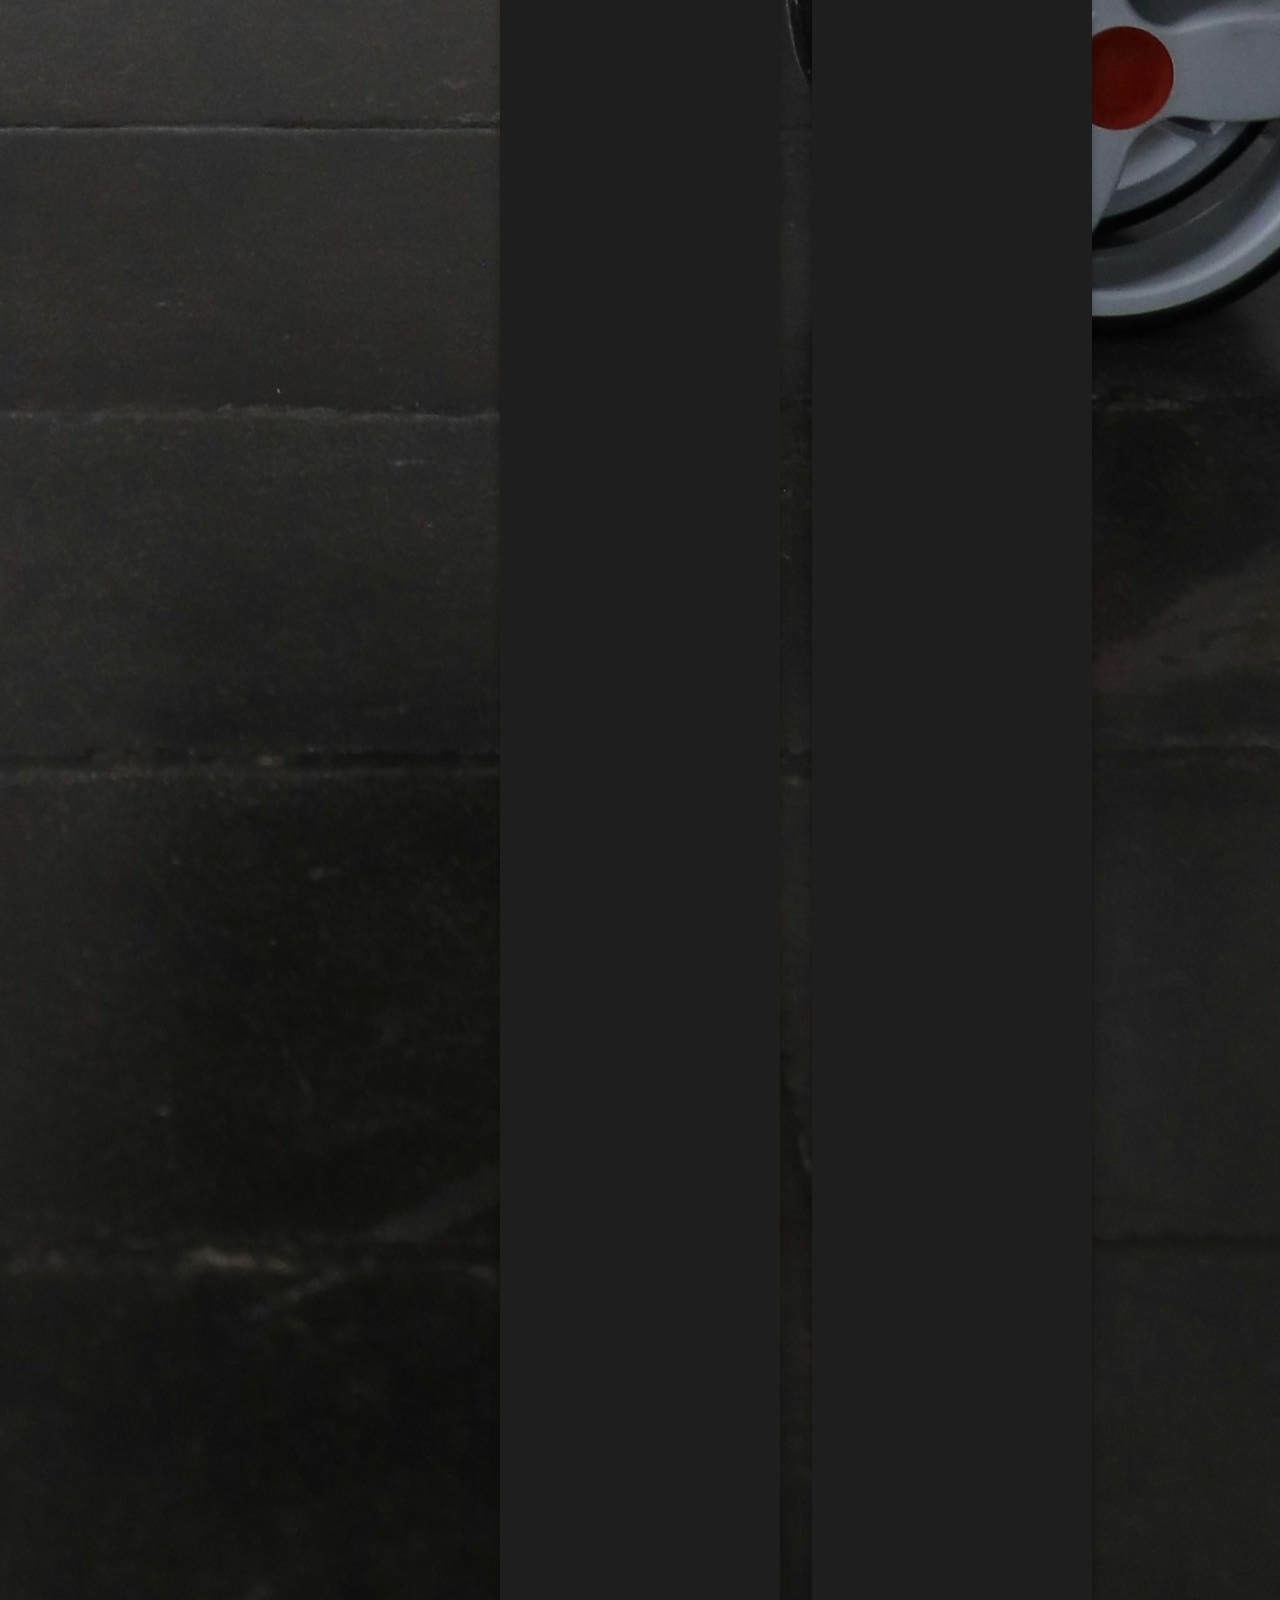
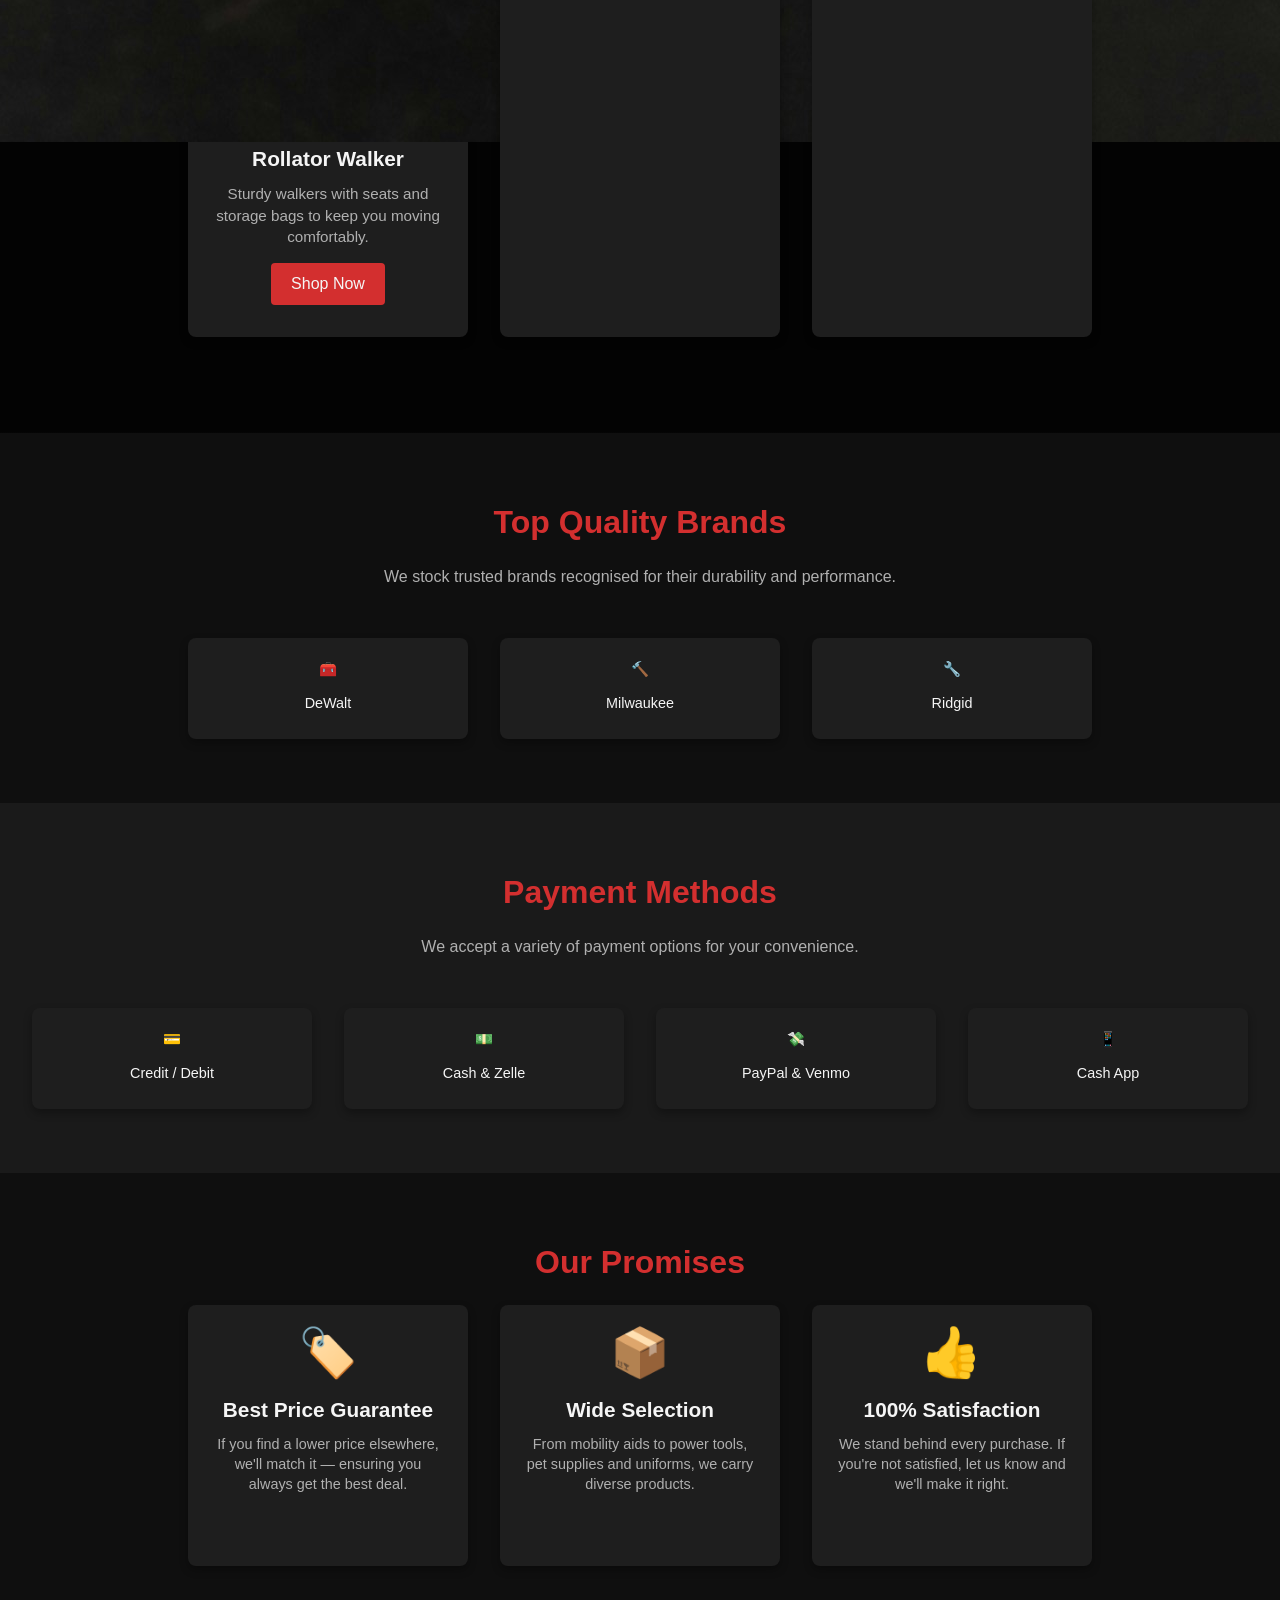
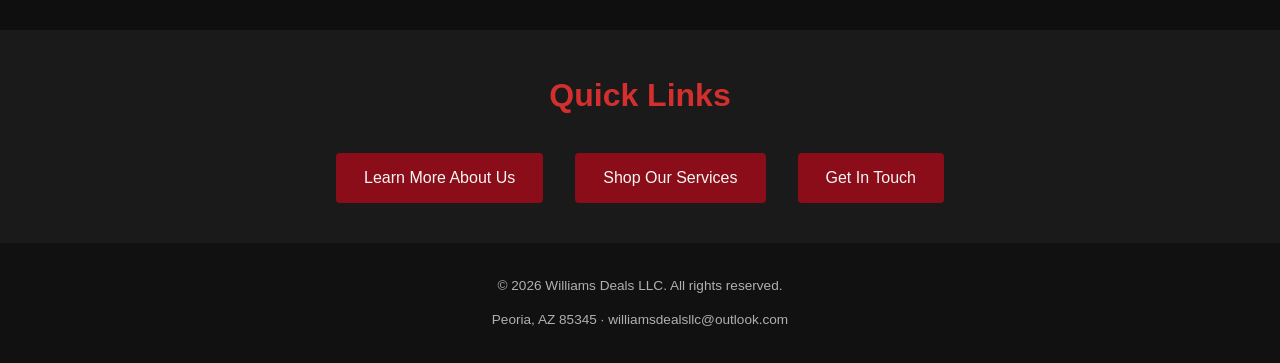
==== commit 0bec238a: "Add image for Rollator Walker in product card" ====
--- a/index.html
+++ b/index.html
@@ -46,6 +46,7 @@
           <div class="price">From $50.00</div>
           <!-- Use a widely supported walking icon for clarity -->
           <span class="icon-large">🚶</span>
+<          <img src="rollator.jpg" alt="Rollator Walker" class="product-image" />
           <h3>Rollator Walker</h3>
           <p>Sturdy walkers with seats and storage bags to keep you moving comfortably.</p>
           <a href="services.html#mobility" class="btn">Shop Now</a>
@@ -149,4 +150,4 @@
       </div>
     </footer>
   </body>
-</html>+</html>
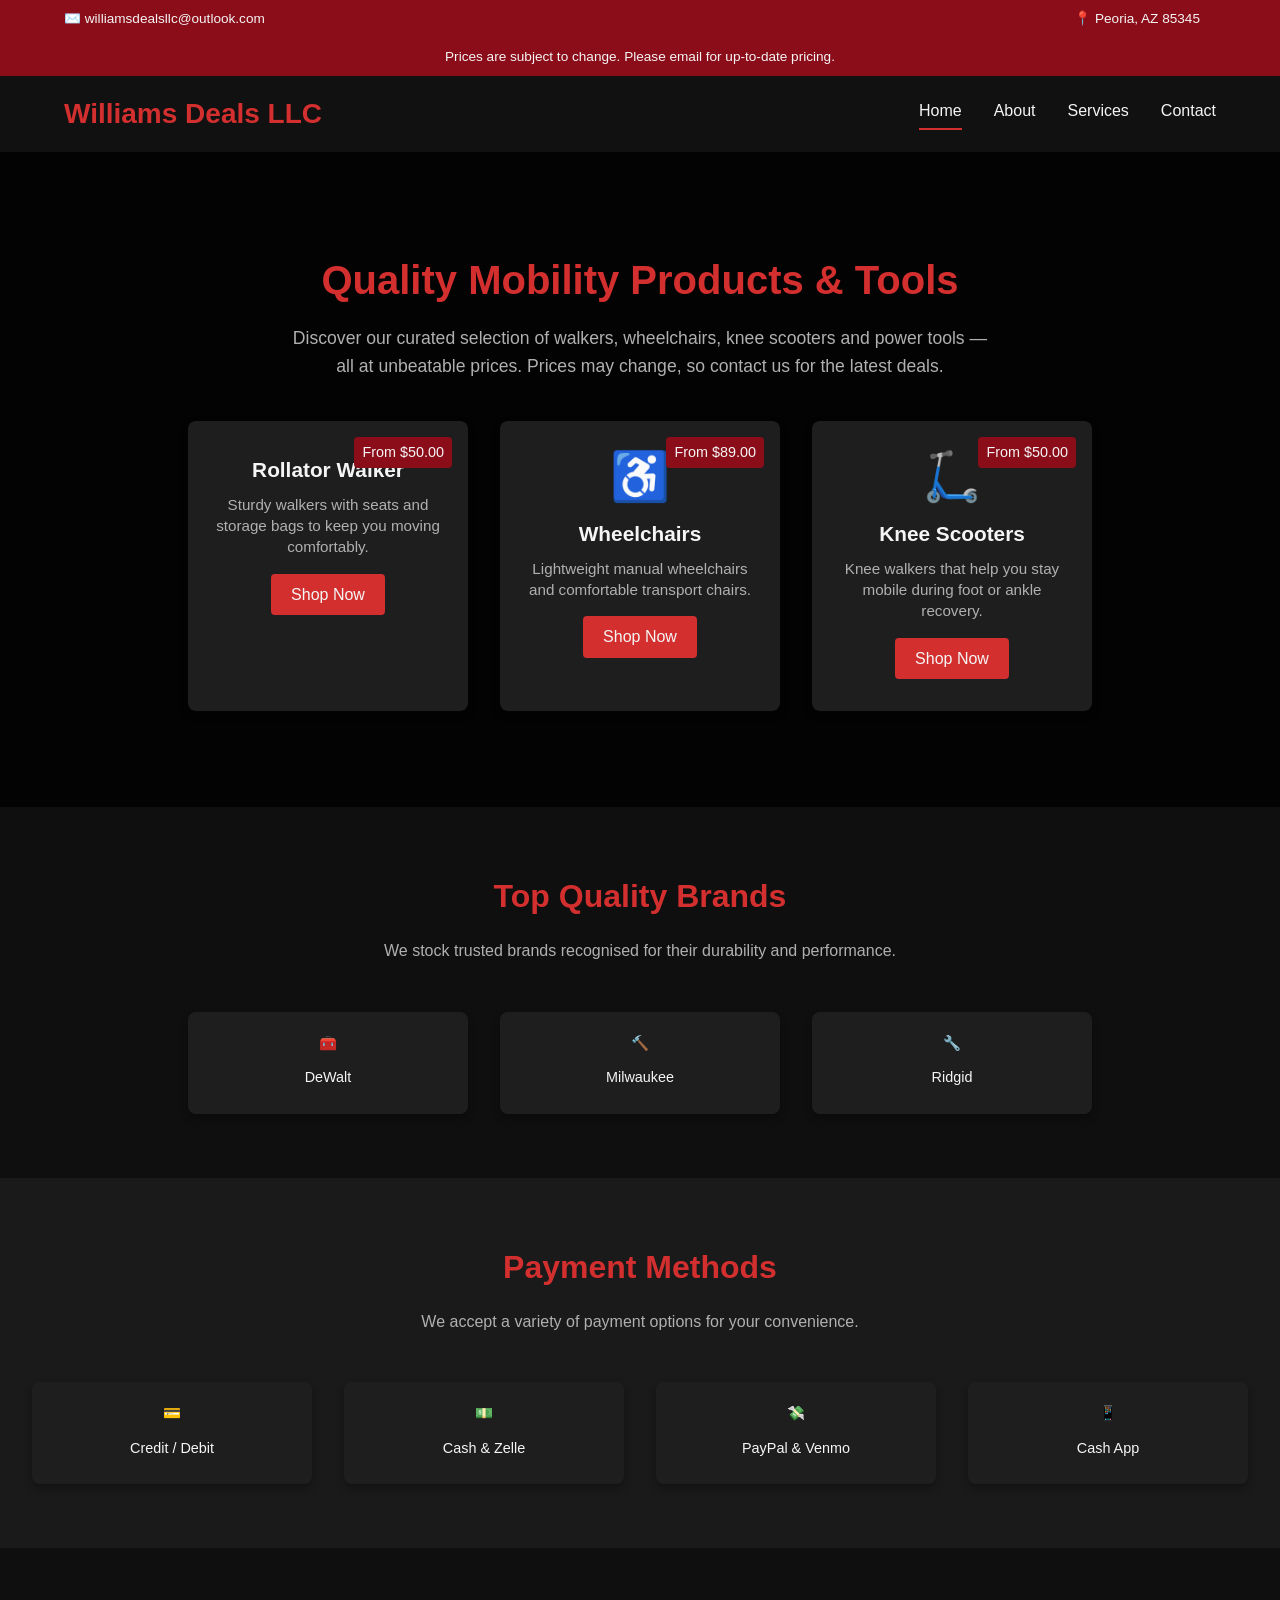
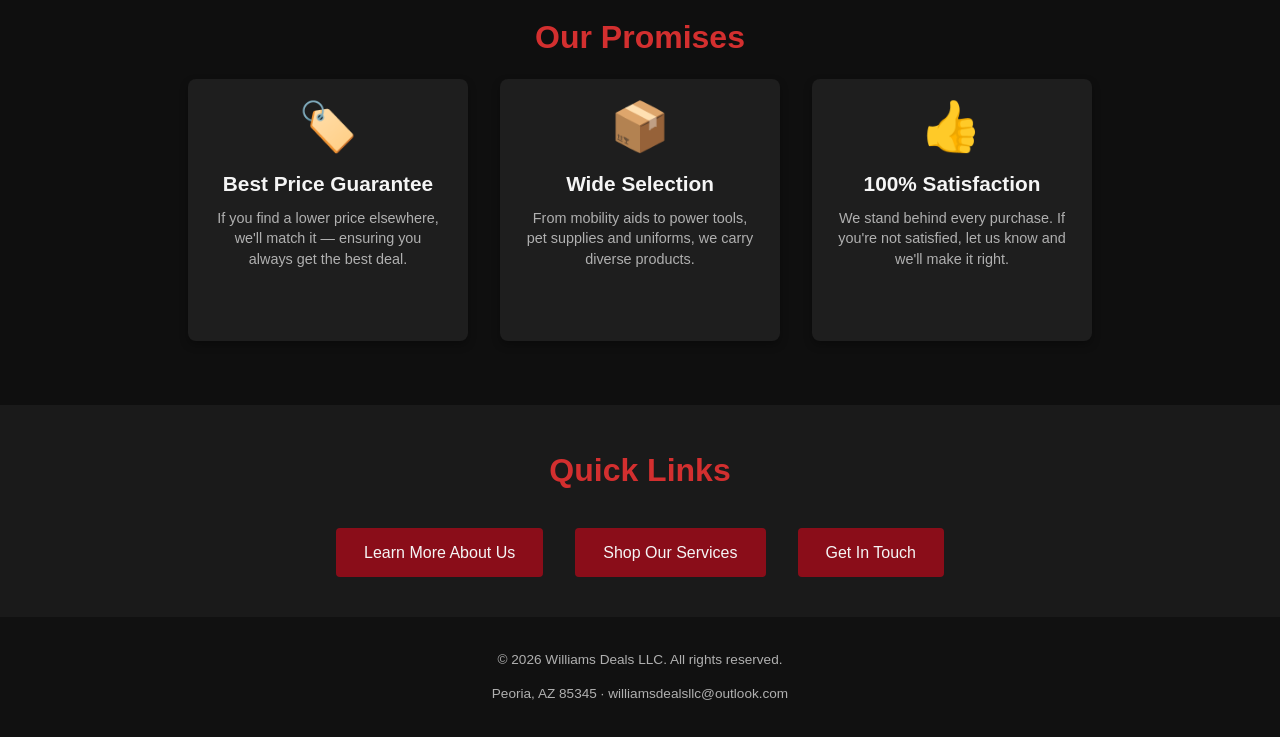
==== commit 5004edbd: "Remove rollator walker image from product card" ====
--- a/index.html
+++ b/index.html
@@ -44,9 +44,7 @@
         <!-- Walker card -->
         <div class="product-card">
           <div class="price">From $50.00</div>
-          <!-- Use a widely supported walking icon for clarity -->
-          <span class="icon-large">🚶</span>
-<          <img src="rollator.jpg" alt="Rollator Walker" class="product-image" />
+          <!-- The rollator walker photo has been removed -->
           <h3>Rollator Walker</h3>
           <p>Sturdy walkers with seats and storage bags to keep you moving comfortably.</p>
           <a href="services.html#mobility" class="btn">Shop Now</a>
@@ -150,4 +148,4 @@
       </div>
     </footer>
   </body>
-</html>
+</html>
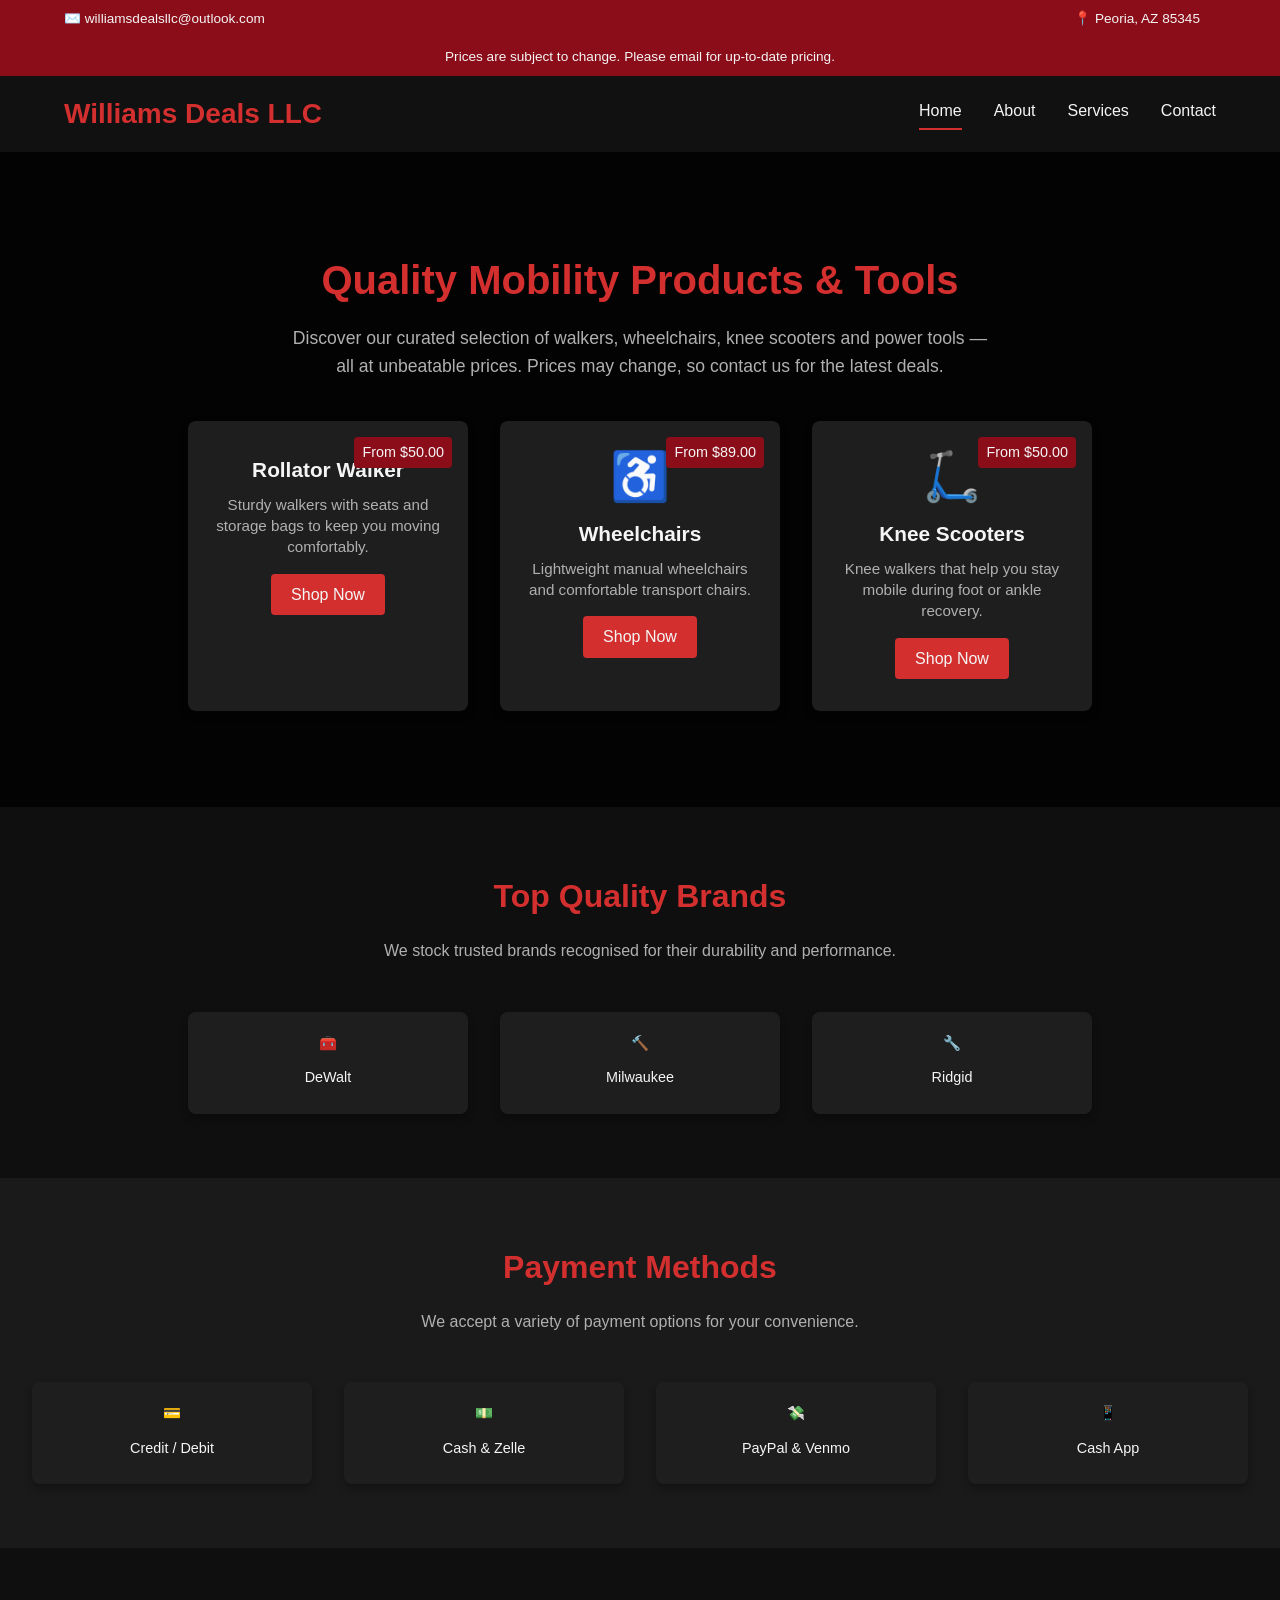
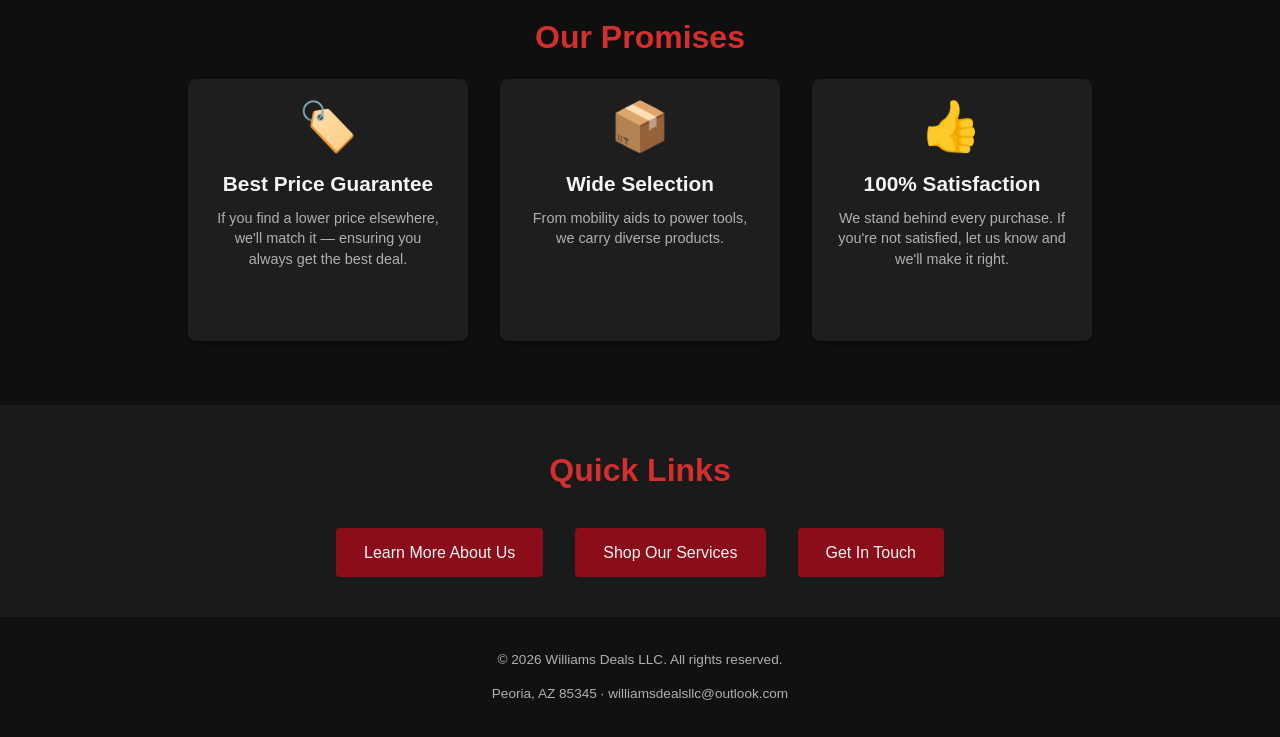
==== commit e7ff2606: "Remove medical uniforms category and update wide selection copy" ====
--- a/index.html
+++ b/index.html
@@ -122,7 +122,7 @@
         <div class="guarantee-item">
           <span class="icon-large">📦</span>
           <h3>Wide Selection</h3>
-          <p>From mobility aids to power tools, pet supplies and uniforms, we carry diverse products.</p>
+          <p>From mobility aids to power tools, we carry diverse products.</p>
         </div>
         <div class="guarantee-item">
           <span class="icon-large">👍</span>
